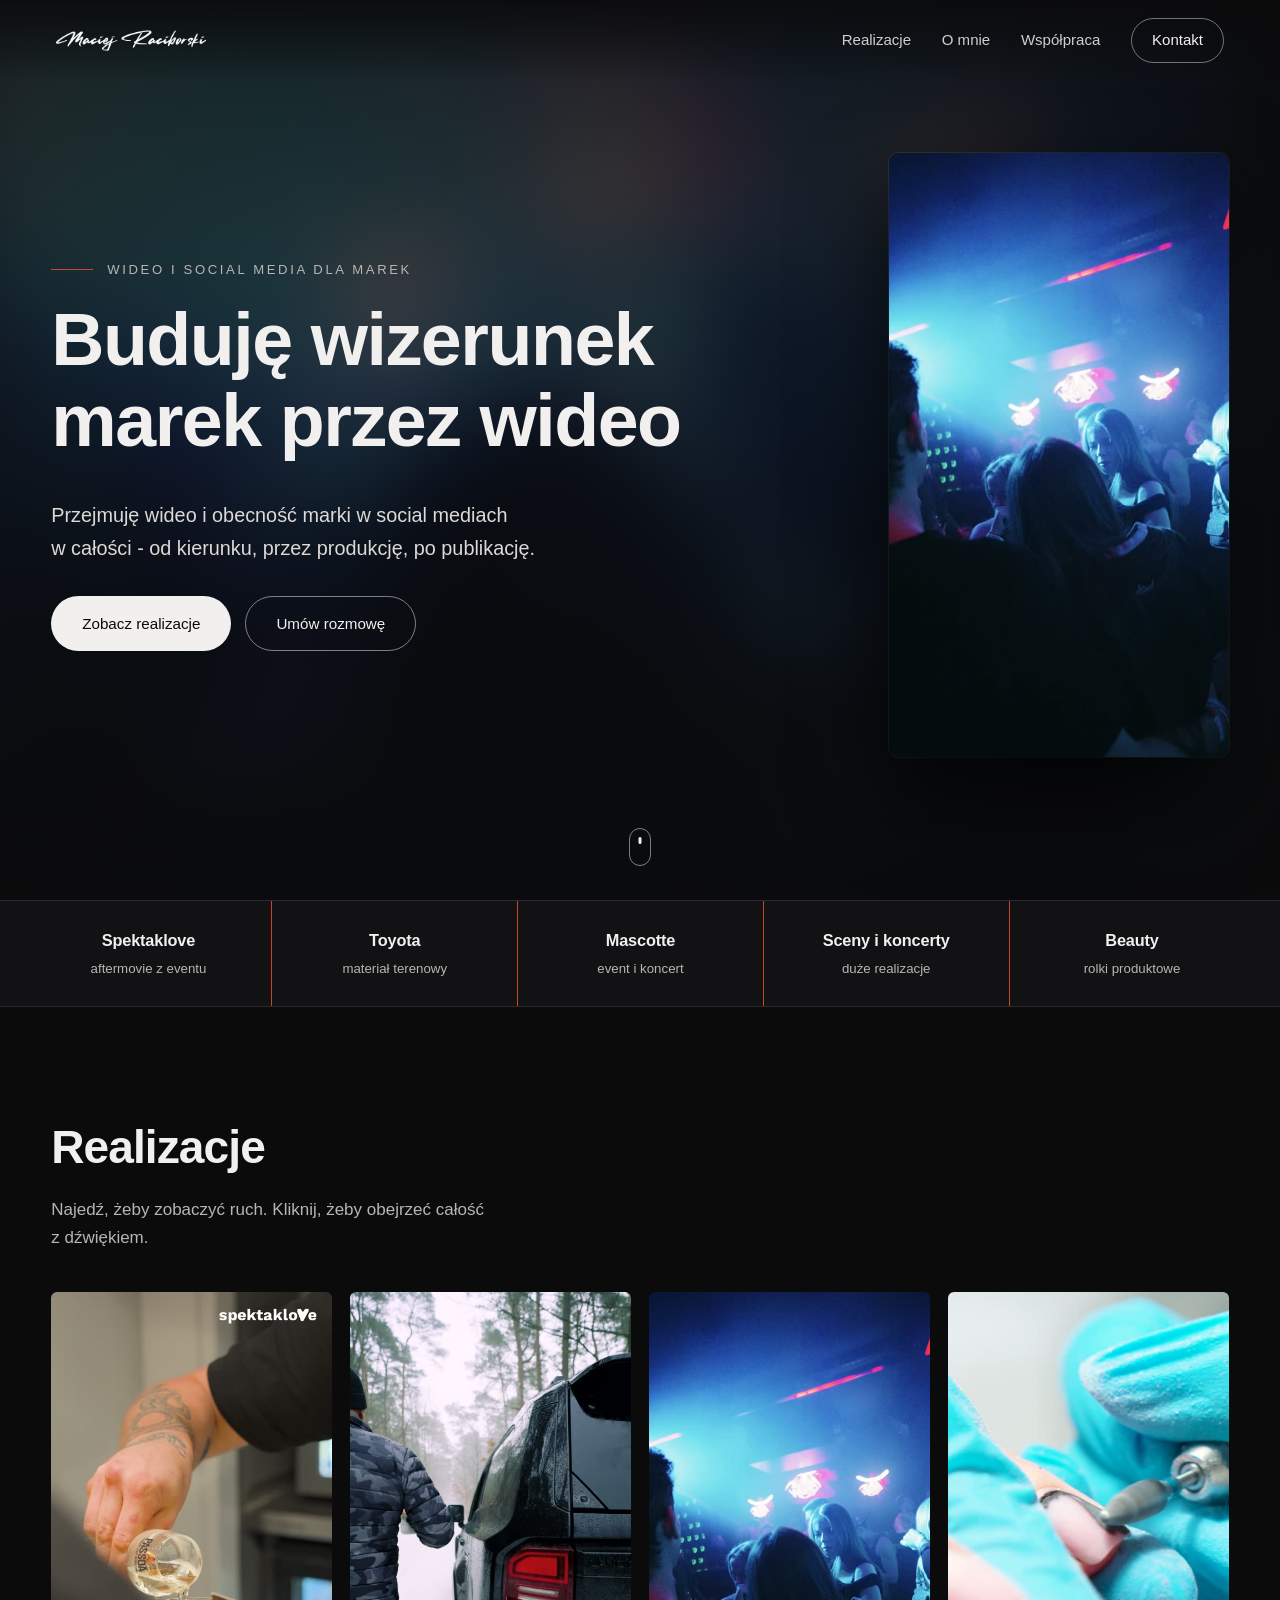
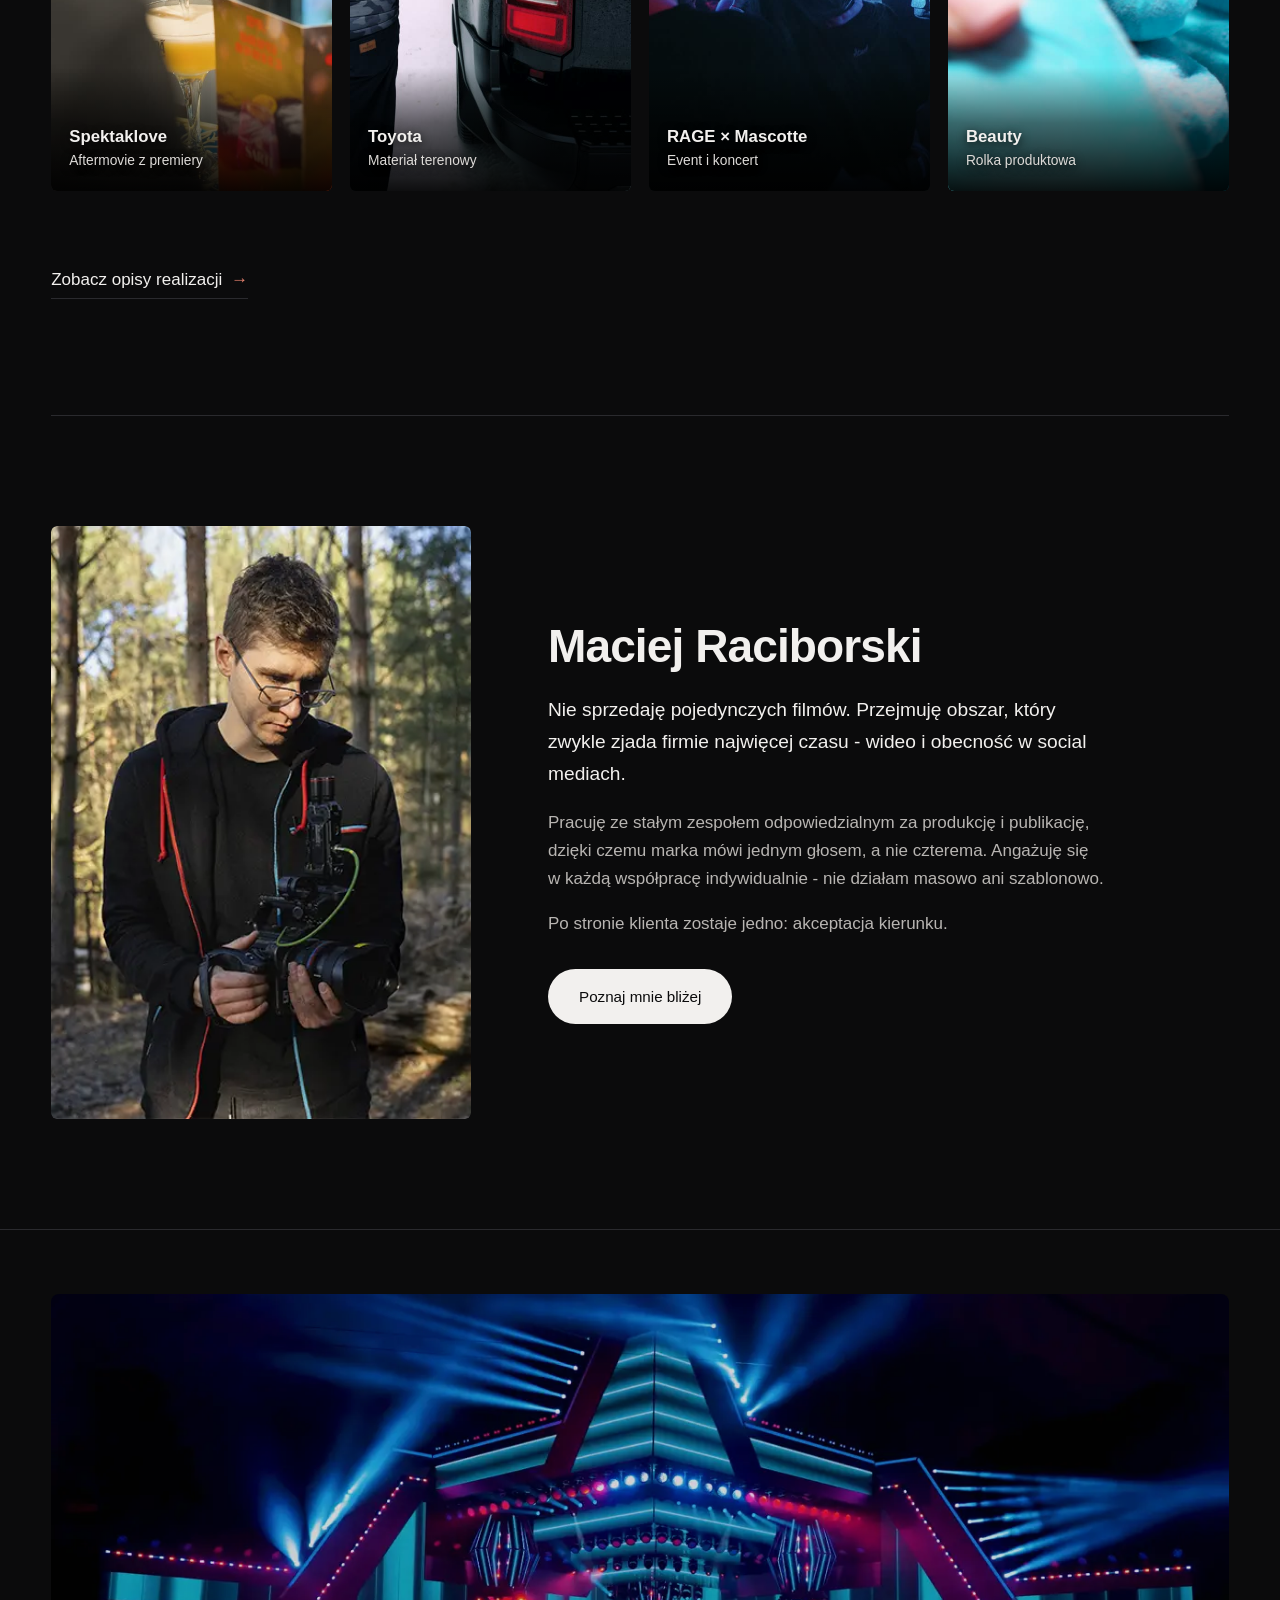
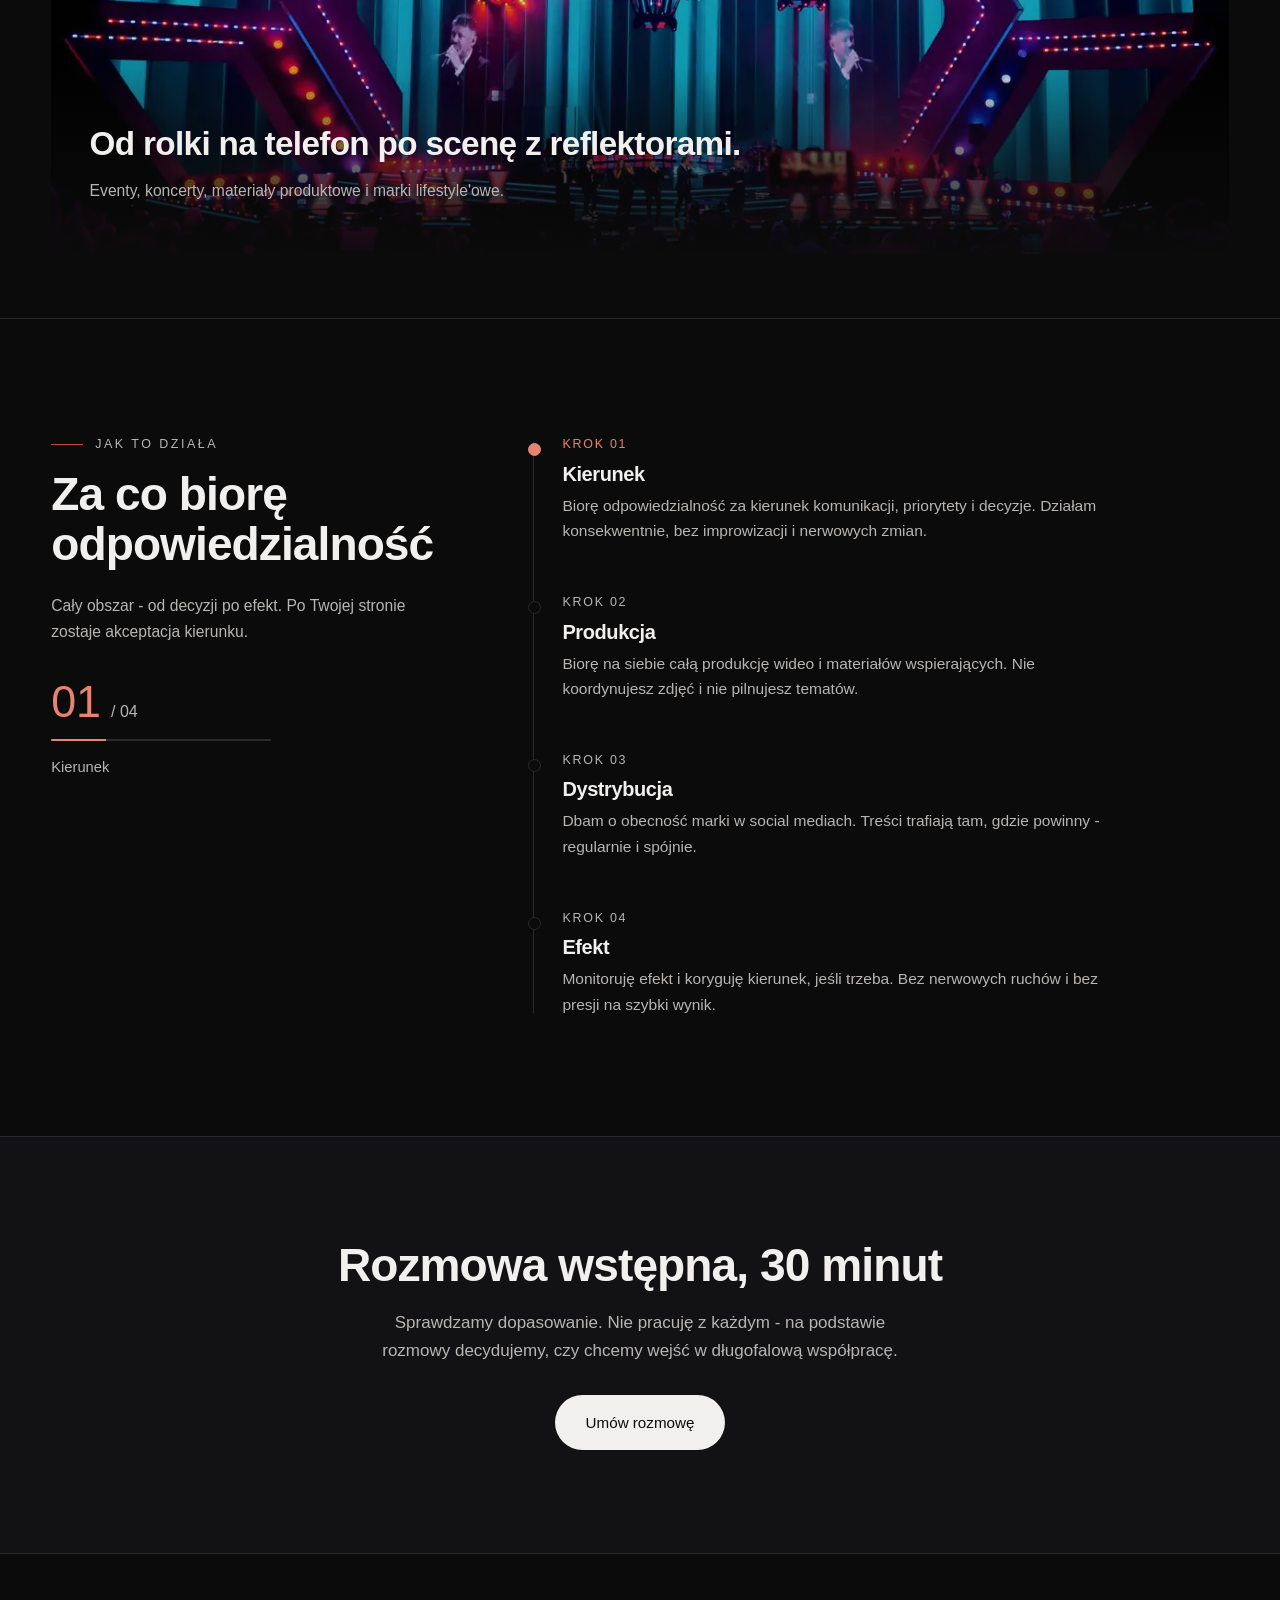
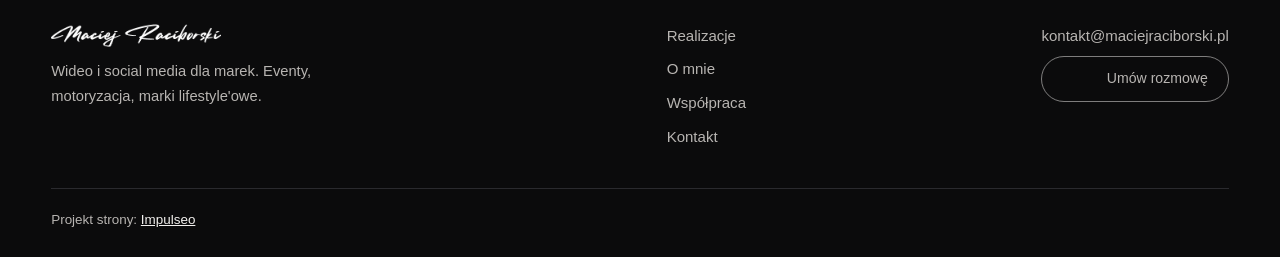
==== index.html @ 955e03e6 "Naprawa: bląd JS zabijal cala interaktywnosc + efektowniejsze wejscie - app.js szukal formularza na " ====
<!DOCTYPE html>
<html lang="pl">
<head>
<meta charset="utf-8">
<meta name="viewport" content="width=device-width, initial-scale=1">
<title>Maciej Raciborski - wideo i social media dla marek</title>
<meta name="description" content="Produkcja wideo i prowadzenie social mediów dla marek. Realizacje dla eventów, motoryzacji i marek lifestyle'owych.">
<meta property="og:title" content="Maciej Raciborski - wideo i social media dla marek">
<meta property="og:description" content="Produkcja wideo i prowadzenie social mediów dla marek. Realizacje dla eventów, motoryzacji i marek lifestyle'owych.">
<meta property="og:image" content="media/aftermovie_poster.jpg">
<meta property="og:type" content="website">
<link rel="stylesheet" href="app.css?v=10">
<link rel="stylesheet" href="wejscie.css?v=10">
<script type="application/ld+json">
{
  "@context": "https://schema.org",
  "@type": "ProfessionalService",
  "name": "Maciej Raciborski",
  "description": "Produkcja wideo i prowadzenie social mediów dla marek.",
  "url": "https://maciejraciborski.pl/",
  "email": "kontakt@maciejraciborski.pl",
  "areaServed": "PL",
  "serviceType": ["Produkcja wideo", "Prowadzenie social mediów", "Materiały reklamowe"]
}
</script>
<script src="wejscie.js?v=10"></script>
</head>
<body>

<a class="skip" href="#tresc">Przejdź do treści</a>

<header class="nav" id="gora">
  <a class="nav__logo" href="index.html" aria-label="Strona główna"><img src="media/logo.webp" alt="Maciej Raciborski" width="415" height="58"></a>
  <button class="nav__burger" aria-label="Menu" aria-expanded="false"><span></span><span></span></button>
  <nav class="nav__links" aria-label="Menu główne">
    <a href="realizacje/">Realizacje</a>
    <a href="o-mnie/">O mnie</a>
    <a href="wspolpraca/">Współpraca</a>
    <a href="kontakt/" class="nav__cta">Kontakt</a>
  </nav>
</header>

<main id="tresc">

  <!-- HERO -->
  <section class="hero">
    <video class="hero__ambient" src="media/rich_amiri_mascotte_v2_loop.mp4" poster="media/rich_amiri_mascotte_v2_poster.jpg"
           autoplay muted loop playsinline preload="auto" aria-hidden="true"></video>
    <div class="hero__mask"></div>

    <div class="hero__in">
      <div class="hero__tekst">
        <p class="hero__nad">Wideo i social media dla marek</p>
        <h1>Buduję wizerunek marek przez wideo</h1>
        <p class="hero__sub">Przejmuję wideo i obecność marki w social mediach w całości - od kierunku, przez produkcję, po publikację.</p>
        <div class="hero__akcje">
          <a class="btn btn--pelny" href="realizacje/">Zobacz realizacje</a>
          <a class="btn btn--pusty" href="kontakt/">Umów rozmowę</a>
        </div>
      </div>

      <div class="hero__ekran">
        <video class="hero__pion" src="media/rich_amiri_mascotte_v2_loop.mp4" poster="media/rich_amiri_mascotte_v2_poster.jpg"
               autoplay muted loop playsinline aria-label="Fragment realizacji: event RAGE i Mascotte"></video>
      </div>
    </div>

    <a class="hero__strzalka" href="#realizacje" aria-label="Przewiń do realizacji"></a>
  </section>

  <!-- PASEK DOWODU -->
  <section class="dowod" aria-label="Wybrane realizacje i marki">
    <div class="dowod__in">
      <div class="dowod__poz"><span class="dowod__k">Spektaklove</span><span class="dowod__v">aftermovie z eventu</span></div>
      <div class="dowod__poz"><span class="dowod__k">Toyota</span><span class="dowod__v">materiał terenowy</span></div>
      <div class="dowod__poz"><span class="dowod__k">Mascotte</span><span class="dowod__v">event i koncert</span></div>
      <div class="dowod__poz"><span class="dowod__k">Sceny i koncerty</span><span class="dowod__v">duże realizacje</span></div>
      <div class="dowod__poz"><span class="dowod__k">Beauty</span><span class="dowod__v">rolki produktowe</span></div>
    </div>
  </section>

  <!-- ŚCIANA REALIZACJI -->
  <section class="realizacje" id="realizacje">
    <div class="sekcja__glowa">
      <h2>Realizacje</h2>
      <p>Najedź, żeby zobaczyć ruch. Kliknij, żeby obejrzeć całość z dźwiękiem.</p>
    </div>

    <div class="sciana">
      <button class="kafel" data-full="media/aftermovie_full.mp4" data-tytul="Spektaklove - aftermovie z premiery">
        <video class="kafel__v" src="media/aftermovie_loop.mp4" poster="media/aftermovie_poster.jpg" muted loop playsinline preload="none"></video>
        <span class="kafel__opis"><span class="kafel__t">Spektaklove</span><span class="kafel__p">Aftermovie z premiery</span></span>
      </button>
      <button class="kafel" data-full="media/szyon_toyota_waw_v2_full.mp4" data-tytul="Toyota - materiał terenowy">
        <video class="kafel__v" src="media/szyon_toyota_waw_v2_loop.mp4" poster="media/szyon_toyota_waw_v2_poster.jpg" muted loop playsinline preload="none"></video>
        <span class="kafel__opis"><span class="kafel__t">Toyota</span><span class="kafel__p">Materiał terenowy</span></span>
      </button>
      <button class="kafel" data-full="media/rich_amiri_mascotte_v2_full.mp4" data-tytul="RAGE × Mascotte - event i koncert">
        <video class="kafel__v" src="media/rich_amiri_mascotte_v2_loop.mp4" poster="media/rich_amiri_mascotte_v2_poster.jpg" muted loop playsinline preload="none"></video>
        <span class="kafel__opis"><span class="kafel__t">RAGE × Mascotte</span><span class="kafel__p">Event i koncert</span></span>
      </button>
      <button class="kafel" data-full="media/Manicure-reels1_full.mp4" data-tytul="Beauty - rolka produktowa">
        <video class="kafel__v" src="media/Manicure-reels1_loop.mp4" poster="media/Manicure-reels1_poster.jpg" muted loop playsinline preload="none"></video>
        <span class="kafel__opis"><span class="kafel__t">Beauty</span><span class="kafel__p">Rolka produktowa</span></span>
      </button>
    </div>
    <p class="sciana__wiecej"><a class="link-strzalka" href="realizacje/">Zobacz opisy realizacji</a></p>
  </section>

  <!-- O MNIE -->
  <section class="omnie" id="omnie">
    <div class="omnie__foto">
      <img src="media/omnie.webp" alt="Maciej Raciborski z kamerą podczas zdjęć w plenerze" width="390" height="551">
    </div>
    <div class="omnie__tekst">
      <h2>Maciej Raciborski</h2>
      <p class="lead">Nie sprzedaję pojedynczych filmów. Przejmuję obszar, który zwykle zjada firmie najwięcej czasu - wideo i obecność w social mediach.</p>
      <p>Pracuję ze stałym zespołem odpowiedzialnym za produkcję i publikację, dzięki czemu marka mówi jednym głosem, a nie czterema. Angażuję się w każdą współpracę indywidualnie - nie działam masowo ani szablonowo.</p>
      <p>Po stronie klienta zostaje jedno: akceptacja kierunku.</p>
      <a class="btn btn--pelny" href="o-mnie/">Poznaj mnie bliżej</a>
    </div>
  </section>

  <!-- PAS ZE SCENĄ -->
  <section class="pas stopklatka" aria-label="Realizacje sceniczne">
    <img src="media/polsat.webp" alt="Duża scena koncertowa w świetle reflektorów podczas realizacji" width="1280" height="720">
    <div class="pas__tekst">
      <p class="pas__haslo">Od rolki na telefon po scenę z reflektorami.</p>
      <p class="pas__opis">Eventy, koncerty, materiały produktowe i marki lifestyle'owe.</p>
    </div>
  </section>

  <!-- OŚ PROCESU -->
  <section class="proces proces-os os-mech" id="zakres">
    <div class="proces__in">
      <div class="proces__bok">
        <p class="proces__nad">Jak to działa</p>
        <h2>Za co biorę odpowiedzialność</h2>
        <p class="proces__opis">Cały obszar - od decyzji po efekt. Po Twojej stronie zostaje akceptacja kierunku.</p>
        <div class="proces__licznik">
          <span class="proces__teraz">01</span><span class="proces__ile">/ 04</span>
        </div>
        <div class="proces__pasek"><i></i></div>
        <p class="proces__krok">Kierunek</p>
      </div>

      <ol class="proces__lista" data-os-steps>
        <li>
          <span class="proces__nr">Krok 01</span>
          <h3>Kierunek</h3>
          <p>Biorę odpowiedzialność za kierunek komunikacji, priorytety i decyzje. Działam konsekwentnie, bez improwizacji i nerwowych zmian.</p>
        </li>
        <li>
          <span class="proces__nr">Krok 02</span>
          <h3>Produkcja</h3>
          <p>Biorę na siebie całą produkcję wideo i materiałów wspierających. Nie koordynujesz zdjęć i nie pilnujesz tematów.</p>
        </li>
        <li>
          <span class="proces__nr">Krok 03</span>
          <h3>Dystrybucja</h3>
          <p>Dbam o obecność marki w social mediach. Treści trafiają tam, gdzie powinny - regularnie i spójnie.</p>
        </li>
        <li>
          <span class="proces__nr">Krok 04</span>
          <h3>Efekt</h3>
          <p>Monitoruję efekt i koryguję kierunek, jeśli trzeba. Bez nerwowych ruchów i bez presji na szybki wynik.</p>
        </li>
      </ol>
    </div>
  </section>

  <!-- CTA -->
  <section class="cta">
    <div class="cta__in">
      <h2>Rozmowa wstępna, 30 minut</h2>
      <p>Sprawdzamy dopasowanie. Nie pracuję z każdym - na podstawie rozmowy decydujemy, czy chcemy wejść w długofalową współpracę.</p>
      <a class="btn btn--pelny" href="kontakt/">Umów rozmowę</a>
    </div>
  </section>

</main>

<footer class="stopka">
  <div class="stopka__in">
    <div class="stopka__marka">
      <img src="media/logo.webp" alt="Maciej Raciborski" width="415" height="58" class="stopka__logo">
      <p class="stopka__opis">Wideo i social media dla marek. Eventy, motoryzacja, marki lifestyle'owe.</p>
    </div>
    <nav class="stopka__menu" aria-label="Stopka">
      <a href="realizacje/">Realizacje</a>
      <a href="o-mnie/">O mnie</a>
      <a href="wspolpraca/">Współpraca</a>
      <a href="kontakt/">Kontakt</a>
    </nav>
    <div class="stopka__kontakt">
      <a href="mailto:kontakt@maciejraciborski.pl">kontakt@maciejraciborski.pl</a>
      <a href="kontakt/" class="btn btn--pusty btn--maly">Umów rozmowę</a>
    </div>
  </div>
  <p class="stopka__podpis">Projekt strony: <a href="https://impulseo.pl" rel="noopener" target="_blank">Impulseo</a></p>
</footer>

<div class="pasek-mob" aria-label="Szybki kontakt">
  <a href="realizacje/">Realizacje</a>
  <a href="kontakt/" class="pasek-mob--akcent">Umów rozmowę</a>
</div>

<script src="app.js?v=10"></script>
</body>
</html>
---- app.css ----
/* Maciej Raciborski — demo Impulseo. Czysty kod, bez WordPressa. */

:root{
  --tlo:#0b0b0c;
  --tlo-2:#121214;
  --tekst:#f2f0ee;
  --tekst-cichy:#b8b5b2;
  --linia:#2a2a2e;
  --akcent:#c8452f;
  --img-dur:1.4s;
  --img-ease:cubic-bezier(.16,.84,.44,1);
  --max:1280px;
}

*{box-sizing:border-box}
html{scroll-behavior:smooth}
body{
  margin:0; background:var(--tlo); color:var(--tekst);
  font:400 17px/1.65 -apple-system,BlinkMacSystemFont,"Segoe UI",Inter,Helvetica,Arial,sans-serif;
  -webkit-font-smoothing:antialiased;
}
img,video{max-width:100%; display:block}
a{color:inherit}
h1,h2,h3{margin:0 0 .5em; line-height:1.1; letter-spacing:-.02em; font-weight:600}
h1{font-size:clamp(2.4rem,6vw,4.6rem)}
h2{font-size:clamp(1.9rem,3.6vw,3rem)}
h3{font-size:1.25rem}
p{margin:0 0 1em}

.skip{position:absolute;left:-9999px}
.skip:focus{left:12px;top:12px;background:#fff;color:#000;padding:10px 16px;z-index:100;border-radius:6px}
:focus-visible{outline:2px solid var(--akcent); outline-offset:3px}

/* ---------- NAWIGACJA ---------- */
.nav{
  position:fixed; inset:0 0 auto 0; z-index:50;
  display:flex; align-items:center; justify-content:space-between; gap:24px;
  padding:18px clamp(20px,5vw,56px);
  background:linear-gradient(to bottom,rgba(11,11,12,.92),rgba(11,11,12,0));
  transition:background .3s ease, padding .3s ease;
}
.nav--przyklejona{background:rgba(11,11,12,.96); padding-top:12px; padding-bottom:12px; border-bottom:1px solid var(--linia)}
.nav__logo img{width:150px;height:auto}
.nav__links{display:flex; align-items:center; gap:clamp(14px,2.4vw,34px); font-size:.94rem}
.nav__links a{text-decoration:none; opacity:.85; transition:opacity .2s}
.nav__links a:hover{opacity:1}
.nav__cta{border:1px solid rgba(242,240,238,.45); padding:9px 20px; border-radius:999px; opacity:1!important}
.nav__cta:hover{background:var(--tekst); color:var(--tlo); border-color:var(--tekst)}

/* ---------- HERO ---------- */
.hero{position:relative; min-height:100svh; display:grid; align-items:center; overflow:hidden}
.hero__ambient{
  position:absolute; inset:-8%; width:116%; height:116%; object-fit:cover;
  filter:blur(38px) saturate(1.15) brightness(.55); transform:scale(1.1);
}
.hero__mask{position:absolute; inset:0; background:
  radial-gradient(120% 90% at 30% 40%,rgba(11,11,12,.55) 0%,rgba(11,11,12,.88) 60%,rgba(11,11,12,.97) 100%)}
.hero__in{
  position:relative; width:min(92%,var(--max)); margin:0 auto;
  padding:130px 0 120px; display:grid; grid-template-columns:minmax(0,1fr) minmax(0,340px);
  gap:clamp(36px,6vw,80px); align-items:center;
}
.hero__nad{
  font-size:.82rem; letter-spacing:.2em; text-transform:uppercase; color:var(--tekst-cichy);
  margin:0 0 20px; display:flex; align-items:center; gap:14px;
}
.hero__nad::before{content:""; width:42px; height:1.5px; background:var(--akcent)}
.hero__sub{font-size:clamp(1.05rem,1.6vw,1.24rem); color:#ddd9d6; max-width:46ch; margin:0 0 2rem}
.hero__akcje{display:flex; gap:14px; flex-wrap:wrap}
.hero__ekran{
  aspect-ratio:9/16; border-radius:10px; overflow:hidden; background:#000;
  box-shadow:0 40px 90px rgba(0,0,0,.75), 0 0 0 1px rgba(255,255,255,.08);
}
.hero__pion{width:100%; height:100%; object-fit:cover}
.hero__strzalka{
  position:absolute; bottom:34px; left:50%; transform:translateX(-50%);
  width:22px; height:38px; border:1.5px solid rgba(242,240,238,.5); border-radius:12px;
}
.hero__strzalka::after{
  content:""; position:absolute; left:50%; top:8px; width:3px; height:7px; border-radius:2px;
  background:var(--tekst); transform:translateX(-50%); animation:mysz 2s ease-in-out infinite;
}
@keyframes mysz{0%,100%{opacity:.25}50%{opacity:1}}

.btn{
  display:inline-block; text-decoration:none; font-size:.95rem; font-weight:500;
  padding:14px 30px; border-radius:999px; transition:all .25s ease; border:1px solid transparent; cursor:pointer;
}
.btn--pelny{background:var(--tekst); color:var(--tlo)}
.btn--pelny:hover{background:var(--akcent); color:#fff}
.btn--pusty{border-color:rgba(242,240,238,.5); color:var(--tekst)}
.btn--pusty:hover{background:rgba(242,240,238,.12)}
.btn--szeroki{width:100%; font-size:1rem}

/* ---------- PASEK DOWODU ---------- */
.dowod{border-top:1px solid var(--linia); border-bottom:1px solid var(--linia); background:var(--tlo-2)}
.dowod__in{
  width:min(96%,1440px); margin:0 auto; display:grid; grid-template-columns:repeat(5,1fr);
  align-items:stretch; text-align:center;
}
.dowod__poz{padding:26px 14px; display:flex; flex-direction:column; justify-content:center; gap:4px}
.dowod__poz + .dowod__poz{border-left:1px solid var(--akcent)}
.dowod__k{font-size:1.02rem; font-weight:600; letter-spacing:-.01em}
.dowod__v{font-size:.83rem; color:var(--tekst-cichy)}

/* ---------- SEKCJE ---------- */
section[id]{scroll-margin-top:86px}
.sekcja__glowa{width:min(92%,var(--max)); margin:0 auto; padding:clamp(70px,9vw,120px) 0 40px}
.sekcja__glowa p{color:var(--tekst-cichy); max-width:min(100%,520px); margin:0}

/* ŚCIANA REALIZACJI */
.sciana{
  width:min(92%,var(--max)); margin:0 auto clamp(70px,9vw,120px);
  display:grid; grid-template-columns:repeat(4,1fr); gap:18px;
}
.kafel{
  position:relative; border:0; padding:0; margin:0; background:#000; cursor:pointer;
  aspect-ratio:9/16; overflow:hidden; border-radius:6px; display:block; text-align:left;
  color:var(--tekst); font:inherit;
}
.kafel__v{
  width:100%; height:100%; object-fit:cover;
  transition:transform var(--img-dur) var(--img-ease), filter var(--img-dur) var(--img-ease);
}
.kafel:hover .kafel__v,.kafel:focus-visible .kafel__v{transform:scale(1.05); filter:brightness(1.06)}
.kafel__opis{
  position:absolute; inset:auto 0 0 0; padding:56px 18px 18px; display:block;
  background:linear-gradient(to top,rgba(0,0,0,.92) 0%,rgba(0,0,0,.55) 55%,rgba(0,0,0,0) 100%);
}
.kafel__t{display:block; font-weight:600; font-size:1.05rem; text-shadow:0 2px 10px rgba(0,0,0,.9)}
.kafel__p{display:block; font-size:.86rem; color:#dedbd8; text-shadow:0 2px 10px rgba(0,0,0,.9)}
.kafel::after{
  content:"▶"; position:absolute; top:50%; left:50%; transform:translate(-50%,-50%) scale(.9);
  width:58px; height:58px; display:grid; place-items:center; border-radius:50%;
  background:rgba(0,0,0,.45); border:1.5px solid rgba(255,255,255,.7); font-size:.8rem;
  opacity:0; transition:opacity .3s ease, transform .3s ease; backdrop-filter:blur(3px);
}
.kafel:hover::after,.kafel:focus-visible::after{opacity:1; transform:translate(-50%,-50%) scale(1)}

/* O MNIE */
.omnie{
  width:min(92%,var(--max)); margin:0 auto; padding:clamp(70px,9vw,110px) 0;
  display:grid; grid-template-columns:minmax(0,420px) minmax(0,1fr); gap:clamp(32px,6vw,80px); align-items:center;
  border-top:1px solid var(--linia);
}
.omnie__foto img{width:100%; height:auto; border-radius:6px; transition:transform var(--img-dur) var(--img-ease)}
.omnie__foto{overflow:hidden; border-radius:6px}
.omnie__foto:hover img{transform:scale(1.05)}
.omnie__tekst .lead{font-size:1.2rem; color:var(--tekst); max-width:min(100%,540px)}
.omnie__tekst p{color:var(--tekst-cichy); max-width:min(100%,560px)}
.omnie__tekst .btn{margin-top:14px}

/* PAS ZE SCENĄ */
.pas{position:relative; border-top:1px solid var(--linia); padding:clamp(40px,5vw,70px) 0}
.pas > img,.pas__tekst{width:min(92%,1180px); margin-inline:auto}
.pas{overflow:hidden}
.pas img{
  display:block; height:auto; aspect-ratio:16/9; max-height:560px; object-fit:cover;
  object-position:center 34%; opacity:.85; border-radius:8px;
  transition:transform var(--img-dur) var(--img-ease);
}
.pas:hover img{transform:scale(1.05)}
.pas__tekst{
  position:absolute; inset:auto 0 clamp(40px,5vw,70px) 0; padding:clamp(28px,5vw,50px) clamp(24px,3vw,44px);
  background:linear-gradient(to top,rgba(11,11,12,.94),rgba(11,11,12,0));
}
.pas__haslo{
  margin:0; font-size:clamp(1.3rem,2.6vw,2.1rem);
  font-weight:600; letter-spacing:-.02em;
}
.pas__opis{margin:6px 0 0; color:var(--tekst-cichy); font-size:.98rem}

/* ZAKRES */
.zakres{border-top:1px solid var(--linia)}
.zakres__siatka{
  width:min(92%,var(--max)); margin:0 auto clamp(70px,9vw,120px);
  display:grid; grid-template-columns:repeat(4,1fr); gap:1px; background:var(--linia);
}
.karta{background:var(--tlo); padding:34px 26px 40px}
.karta__nr{display:block; color:#e8836f; font-size:.8rem; letter-spacing:.16em; margin-bottom:18px}
.karta p{color:var(--tekst-cichy); font-size:.96rem; margin:0}

/* KONTAKT */
.kontakt{background:var(--tlo-2); border-top:1px solid var(--linia)}
.kontakt__in{
  width:min(92%,var(--max)); margin:0 auto; padding:clamp(70px,9vw,110px) 0;
  display:grid; grid-template-columns:minmax(0,1fr) minmax(0,460px); gap:clamp(36px,6vw,80px); align-items:start;
}
.kontakt__lewa p{color:var(--tekst-cichy); max-width:min(100%,545px)}
.kontakt__lista{list-style:none; padding:0; margin:26px 0; display:grid; gap:12px}
.kontakt__lista li{padding-left:22px; position:relative; color:var(--tekst); font-size:.98rem}
.kontakt__lista li::before{content:""; position:absolute; left:0; top:.62em; width:9px; height:1.5px; background:var(--akcent)}
.kontakt__bezpo{font-size:.95rem}
.kontakt__bezpo a{color:var(--tekst); text-underline-offset:3px}

.formularz{display:grid; gap:16px; background:var(--tlo); padding:30px; border:1px solid var(--linia); border-radius:8px}
.formularz label{display:grid; gap:7px; font-size:.88rem; color:var(--tekst-cichy)}
.formularz input,.formularz textarea{
  font:inherit; font-size:.97rem; color:var(--tekst); background:var(--tlo-2);
  border:1px solid var(--linia); border-radius:6px; padding:13px 14px; width:100%; resize:vertical;
}
.formularz input:focus,.formularz textarea:focus{border-color:var(--akcent); outline:none}
.formularz__info{margin:0; font-size:.9rem; min-height:1.2em}
.formularz__info--ok{color:#7fc99a}
.formularz__info--blad{color:#e08a7c}

/* STOPKA */
.stopka{border-top:1px solid var(--linia); padding:clamp(46px,6vw,70px) 0 26px}
.stopka__in{
  width:min(92%,var(--max)); margin:0 auto; display:flex; justify-content:space-between;
  gap:32px; flex-wrap:wrap; align-items:flex-start;
}
.stopka__logo{width:170px;height:auto}
.stopka__opis{color:var(--tekst-cichy); font-size:.92rem; margin:12px 0 0}
.stopka__kontakt{display:grid; gap:8px; font-size:.94rem; text-align:right}
.stopka__kontakt a{text-decoration:none; color:var(--tekst-cichy); transition:color .2s}
.stopka__kontakt a:hover{color:var(--tekst)}
.stopka__social{display:flex; gap:16px; justify-content:flex-end; margin-top:6px}
.stopka__podpis{
  width:min(92%,var(--max)); margin:38px auto 0; padding-top:20px; border-top:1px solid var(--linia);
  font-size:.84rem; color:var(--tekst-cichy);
}
.stopka__podpis a{color:var(--tekst)}

/* LIGHTBOX */
.lightbox{position:fixed; inset:0; z-index:200; background:rgba(0,0,0,.93); display:grid; place-items:center; padding:24px}
.lightbox[hidden]{display:none}
.lightbox__ramka{margin:0; display:grid; gap:12px; justify-items:center; max-width:min(94vw,520px)}
.lightbox__ramka video{
  width:100%; aspect-ratio:9/16; max-height:82vh; object-fit:contain;
  border-radius:8px; background:#000;
}
.lightbox__ramka figcaption{font-size:.92rem; color:var(--tekst-cichy)}
.lightbox__zamknij{
  position:absolute; top:22px; right:26px; width:46px; height:46px; border-radius:50%;
  background:rgba(255,255,255,.1); border:1px solid rgba(255,255,255,.3); color:#fff;
  font-size:1.7rem; line-height:1; cursor:pointer;
}
.lightbox__zamknij:hover{background:rgba(255,255,255,.2)}

/* ---------- RESPONSYWNOŚĆ ---------- */
@media (max-width:1000px){
  .sciana{grid-template-columns:repeat(2,1fr)}
  .zakres__siatka{grid-template-columns:repeat(2,1fr)}
  .omnie{grid-template-columns:1fr; max-width:620px}
  .kontakt__in{grid-template-columns:1fr}
  .dowod__in{grid-template-columns:repeat(3,1fr)}
  .dowod__poz:nth-child(3n+1){border-left:0}
  .dowod__poz:nth-child(n+4){border-top:1px solid var(--linia)}
}
@media (max-width:900px){
  .hero__in{grid-template-columns:1fr; padding-top:110px; padding-bottom:90px}
  .hero__ekran{max-width:280px; margin:0 auto}
}
@media (max-width:640px){
  body{font-size:16px}
  .hero__ekran{max-width:230px}
  .hero__nad{font-size:.74rem}
  .nav{padding:14px 20px}
  .nav__logo img{width:118px}
  .nav__links{gap:12px; font-size:.86rem}
  .nav__links a:not(.nav__cta){display:none}
  .sciana{grid-template-columns:1fr; gap:14px; max-width:420px}
  .zakres__siatka{grid-template-columns:1fr}
  .dowod__in{grid-template-columns:repeat(2,1fr)}
  .dowod__poz:nth-child(2n+1){border-left:0}
  .dowod__poz:nth-child(n+3){border-top:1px solid var(--linia)}
  .stopka__in{flex-direction:column}
  .stopka__kontakt{text-align:left}
  .stopka__social{justify-content:flex-start}
  .formularz{padding:22px}
}

@media (prefers-reduced-motion:reduce){
  *{animation:none!important; transition:none!important; scroll-behavior:auto!important}
}

/* PASEK KONTAKTU NA TELEFONIE */
.pasek-mob{display:none}
@media (max-width:768px){
  .pasek-mob{
    position:fixed; left:0; right:0; bottom:0; z-index:60; display:grid; grid-template-columns:1fr 1fr;
    gap:1px; background:var(--linia); border-top:1px solid var(--linia);
    padding-bottom:env(safe-area-inset-bottom);
  }
  .pasek-mob a{
    background:var(--tlo); text-align:center; padding:15px 8px; text-decoration:none;
    font-size:.95rem; font-weight:500;
  }
  .pasek-mob--akcent{background:var(--akcent); color:#fff}
  body{padding-bottom:56px}
}

/* ============================================================
   OŚ PROCESU — wzorzec z naszych dem (sticky bok + licznik + pasek
   postępu; kroki zapalają się przy przewijaniu).
   Bezpiecznik: stan „zgaszony" nadaje WYŁĄCZNIE skrypt (klasa .os-on
   na <html>) — bez JS wszystkie kroki są normalnie widoczne.
   ============================================================ */
.proces{border-top:1px solid var(--linia)}
.proces__in{
  width:min(92%,var(--max)); margin:0 auto; padding:clamp(70px,9vw,120px) 0;
  display:grid; grid-template-columns:34% 1fr; gap:clamp(32px,6vw,80px); align-items:start;
}
.proces__bok{position:sticky; top:120px}
.proces__nad{
  font-size:.78rem; letter-spacing:.2em; text-transform:uppercase; color:var(--tekst-cichy);
  margin:0 0 14px; display:flex; align-items:center; gap:12px;
}
.proces__nad::before{content:""; width:32px; height:1.5px; background:var(--akcent)}
.proces__opis{color:var(--tekst-cichy); max-width:min(100%,380px); font-size:.98rem}
.proces__licznik{display:flex; align-items:baseline; gap:10px; margin-top:34px}
.proces__teraz{font-size:2.8rem; line-height:1; color:#e8836f; font-variant-numeric:tabular-nums}
.proces__ile{font-size:1rem; color:var(--tekst-cichy); font-variant-numeric:tabular-nums}
.proces__pasek{height:2px; background:var(--linia); border-radius:2px; overflow:hidden; max-width:220px; margin-top:14px}
.proces__pasek > i{display:block; height:100%; width:25%; background:#e8836f; transition:width .45s var(--img-ease)}
.proces__krok{color:var(--tekst-cichy); font-size:.92rem; margin:14px 0 0; min-height:1.4em}

.proces__lista{
  list-style:none; margin:0; padding:0 0 0 34px; position:relative;
  display:flex; flex-direction:column; gap:clamp(26px,4vw,44px);
}
.proces__lista::before{
  content:""; position:absolute; left:5px; top:8px; bottom:8px; width:1px; background:var(--linia);
}
.proces__lista > li{position:relative; padding-bottom:4px}
.proces__lista > li::before{
  content:""; position:absolute; left:-34px; top:9px; width:11px; height:11px; border-radius:50%;
  background:var(--tlo); border:1.5px solid var(--linia); transition:border-color .4s ease, background .4s ease;
}
.proces__lista > li h3{margin:0 0 8px}
.proces__lista > li p{color:var(--tekst-cichy); font-size:.97rem; margin:0; max-width:min(100%,560px)}
.proces__nr{
  display:block; font-size:.78rem; letter-spacing:.14em; text-transform:uppercase;
  color:var(--tekst-cichy); margin-bottom:8px;
}

/* stany zapalania — TYLKO gdy skrypt wstał */
.os-on .proces__lista > li{opacity:.32; transform:translateY(6px); transition:opacity .5s ease, transform .5s ease}
.os-on .proces__lista > li.os-teraz,
.os-on .proces__lista > li.os-bylo{opacity:1; transform:none}
.os-on .proces__lista > li.os-teraz::before{background:#e8836f; border-color:#e8836f}
.os-on .proces__lista > li.os-bylo::before{border-color:#e8836f}
.os-on .proces__lista > li.os-teraz .proces__nr{color:#e8836f}

@media (max-width:900px){
  .proces__in{grid-template-columns:1fr; gap:34px}
  .proces__bok{position:static}
  .proces__licznik,.proces__pasek,.proces__krok{display:none}
}

/* ============================================================
   PODSTRONY
   ============================================================ */
.podtytul{border-bottom:1px solid var(--linia); background:var(--tlo-2)}
.podtytul__in{width:min(92%,var(--max)); margin:0 auto; padding:clamp(130px,14vw,190px) 0 clamp(50px,6vw,80px)}
.podtytul__nad{
  font-size:.78rem; letter-spacing:.2em; text-transform:uppercase; color:var(--tekst-cichy);
  margin:0 0 16px; display:flex; align-items:center; gap:12px;
}
.podtytul__nad::before{content:""; width:32px; height:1.5px; background:var(--akcent)}
.podtytul h1{font-size:clamp(2.1rem,4.6vw,3.6rem); margin-bottom:.35em}
.podtytul__opis{color:var(--tekst-cichy); max-width:min(100%,600px); font-size:1.05rem; margin:0}

/* CASE STUDY */
.case{
  width:min(92%,var(--max)); margin:0 auto; padding:clamp(56px,7vw,96px) 0;
  display:grid; grid-template-columns:minmax(0,330px) minmax(0,1fr); gap:clamp(32px,5vw,72px);
  align-items:start; border-bottom:1px solid var(--linia);
}
.case--odwrot{direction:rtl}
.case--odwrot > *{direction:ltr}
.case__ekran{position:sticky; top:110px}
.kafel--case{aspect-ratio:9/16; width:100%}
.case__typ{
  font-size:.78rem; letter-spacing:.16em; text-transform:uppercase; color:#e8836f; margin:0 0 10px;
}
.case__tekst h2{font-size:clamp(1.7rem,3vw,2.4rem); margin-bottom:.7em}
.case__blok{margin-bottom:26px}
.case__blok h3{font-size:.95rem; color:var(--tekst); margin:0 0 7px}
.case__blok p{color:var(--tekst-cichy); margin:0; max-width:min(100%,560px); font-size:.98rem}
.case__lista{list-style:none; padding:0; margin:0; display:grid; gap:9px}
.case__lista li{
  padding-left:22px; position:relative; color:var(--tekst-cichy); font-size:.97rem;
  max-width:min(100%,560px);
}
.case__lista li::before{content:""; position:absolute; left:0; top:.62em; width:9px; height:1.5px; background:var(--akcent)}
.case__efekt{
  margin:0; padding:20px 26px 20px 30px; border-left:2px solid var(--akcent); background:var(--tlo-2);
  color:var(--tekst); font-size:1rem; max-width:min(100%,580px); border-radius:0 6px 6px 0;
}

/* ZASADY (o mnie) */
.zasady{border-top:1px solid var(--linia)}
.zasady__siatka{
  width:min(92%,var(--max)); margin:0 auto clamp(70px,9vw,110px);
  display:grid; grid-template-columns:repeat(2,1fr); gap:1px; background:var(--linia);
}
.zasada{background:var(--tlo); padding:32px 28px 36px}
.zasada h3{margin:0 0 10px}
.zasada p{color:var(--tekst-cichy); font-size:.97rem; margin:0; max-width:min(100%,460px)}
.omnie--pod{border-top:0; padding-top:clamp(56px,7vw,90px)}

/* DWIE KOLUMNY (współpraca) */
.dwie{border-top:1px solid var(--linia); background:var(--tlo-2)}
.dwie__in{
  width:min(92%,var(--max)); margin:0 auto; padding:clamp(60px,8vw,100px) 0;
  display:grid; grid-template-columns:repeat(2,1fr); gap:clamp(32px,5vw,72px);
}
.dwie__kol h2{font-size:clamp(1.5rem,2.6vw,2rem)}
.lista-tak,.lista-nie{list-style:none; padding:0; margin:22px 0 0; display:grid; gap:13px}
.lista-tak li,.lista-nie li{
  padding-left:30px; position:relative; color:var(--tekst-cichy); font-size:.98rem;
  max-width:min(100%,480px);
}
.lista-tak li::before{
  content:""; position:absolute; left:2px; top:.42em; width:12px; height:6px;
  border-left:2px solid #7fc99a; border-bottom:2px solid #7fc99a; transform:rotate(-45deg);
}
.lista-nie li::before{
  content:""; position:absolute; left:4px; top:.55em; width:11px; height:2px;
  background:#e08a7c;
}

/* FAQ */
.faq{border-top:1px solid var(--linia)}
.faq__lista{width:min(92%,var(--max)); margin:0 auto clamp(70px,9vw,110px); display:grid; gap:1px; background:var(--linia)}
.faq__poz{background:var(--tlo); padding:0}
.faq__poz summary{
  cursor:pointer; padding:22px 26px; font-size:1.05rem; font-weight:500; list-style:none;
  display:flex; align-items:center; justify-content:space-between; gap:16px;
}
.faq__poz summary::-webkit-details-marker{display:none}
.faq__poz summary::after{content:"+"; color:#e8836f; font-size:1.4rem; line-height:1; flex:none}
.faq__poz[open] summary::after{content:"–"}
.faq__poz p{margin:0; padding:0 26px 24px; color:var(--tekst-cichy); max-width:min(100%,640px); font-size:.98rem}

/* CTA */
.cta{border-top:1px solid var(--linia); background:var(--tlo-2)}
.cta__in{
  width:min(92%,var(--max)); margin:0 auto; padding:clamp(64px,8vw,110px) 0; text-align:center;
}
.cta__in h2{margin-bottom:.4em}
.cta__in p{color:var(--tekst-cichy); max-width:min(100%,560px); margin:0 auto 30px}

/* drobne */
.link-strzalka{
  display:inline-flex; align-items:center; gap:9px; text-decoration:none; color:var(--tekst);
  border-bottom:1px solid var(--linia); padding-bottom:4px; transition:border-color .25s, gap .25s;
}
.link-strzalka::after{content:"→"; color:#e8836f; transition:transform .25s}
.link-strzalka:hover{border-color:#e8836f}
.link-strzalka:hover::after{transform:translateX(4px)}
.sciana__wiecej{width:min(92%,var(--max)); margin:-40px auto clamp(70px,9vw,120px)}
.btn--maly{padding:10px 20px; font-size:.88rem}
.stopka__marka{max-width:320px}
.stopka__menu{display:grid; gap:9px; font-size:.94rem}
.stopka__menu a{text-decoration:none; color:var(--tekst-cichy); transition:color .2s}
.stopka__menu a:hover{color:var(--tekst)}
.nav__burger{display:none}
[aria-current="page"]{opacity:1; color:#e8836f}

@media (max-width:1000px){
  .case{grid-template-columns:minmax(0,260px) minmax(0,1fr)}
  .zasady__siatka{grid-template-columns:1fr}
  .dwie__in{grid-template-columns:1fr; gap:40px}
}

/* ============================================================
   MENU NA TELEFONIE — pełne, nie okrojone (4 podstrony muszą być dostępne)
   ============================================================ */
@media (max-width:760px){
  .nav__burger{
    display:grid; gap:6px; width:44px; height:44px; place-content:center;
    background:none; border:0; cursor:pointer; padding:0; z-index:2;
  }
  .nav__burger span{
    display:block; width:24px; height:1.5px; background:var(--tekst);
    transition:transform .3s var(--img-ease), opacity .25s ease;
  }
  .nav__burger[aria-expanded="true"] span:first-child{transform:translateY(3.75px) rotate(45deg)}
  .nav__burger[aria-expanded="true"] span:last-child{transform:translateY(-3.75px) rotate(-45deg)}

  .nav__links{
    position:fixed; inset:0; background:rgba(11,11,12,.985);
    flex-direction:column; justify-content:center; align-items:flex-start;
    gap:0; padding:0 32px; font-size:1.6rem;
    opacity:0; pointer-events:none; transition:opacity .3s ease;
  }
  .nav--otwarte .nav__links{opacity:1; pointer-events:auto}
  .nav__links a:not(.nav__cta){display:block; width:100%; padding:18px 0; border-bottom:1px solid var(--linia); opacity:1}
  .nav__links .nav__cta{
    margin-top:28px; font-size:1rem; padding:14px 30px; border-color:var(--akcent);
    background:var(--akcent); color:#fff;
  }
  .nav--otwarte{background:transparent}
}

/* ============================================================
   TELEFON — układy jednokolumnowe. Bez tego case study wychodziło
   poza ekran (zmierzone: 454 px treści przy 390 px ekranu).
   ============================================================ */
@media (max-width:760px){
  .case{
    grid-template-columns:1fr; gap:26px; padding:44px 0;
  }
  .case--odwrot{direction:ltr}
  .case__ekran{position:static; max-width:300px}
  .case__efekt{padding:16px 18px}
  .podtytul__in{padding-top:clamp(110px,26vw,150px)}
  .faq__poz summary{padding:18px 20px; font-size:1rem}
  .faq__poz p{padding:0 20px 20px}
  .zasada{padding:26px 22px 30px}
  .cta__in{padding:56px 0}
  .stopka__in{gap:26px}
  .stopka__marka{max-width:none}
}
/* nic nie ma prawa wystawać poza ekran */
html,body{overflow-x:hidden; max-width:100%}
img,video,iframe{height:auto}

/* pas kadrów pod nagłówkiem podstrony (reguła: zaraz po hero obraz, nie ściana tekstu) */
.taras{border-bottom:1px solid var(--linia)}
.taras__in{
  width:min(92%,var(--max)); margin:0 auto; padding:clamp(34px,4vw,56px) 0;
  display:grid; grid-template-columns:repeat(3,1fr); gap:16px;
}
.taras__kafel{margin:0; position:relative; overflow:hidden; border-radius:6px; aspect-ratio:4/5; background:#000}
.taras__kafel img{width:100%; height:100%; object-fit:cover; transition:transform var(--img-dur) var(--img-ease)}
.taras__kafel:hover img{transform:scale(1.05)}
.taras__kafel figcaption{
  position:absolute; inset:auto 0 0 0; padding:44px 16px 14px;
  background:linear-gradient(to top,rgba(0,0,0,.92) 0%,rgba(0,0,0,.5) 55%,rgba(0,0,0,0) 100%);
}
.taras__t{display:block; font-weight:600; font-size:.98rem; text-shadow:0 2px 10px rgba(0,0,0,.9)}
.taras__p{display:block; font-size:.83rem; color:#dedbd8; text-shadow:0 2px 10px rgba(0,0,0,.9)}
@media (max-width:760px){
  .taras__in{grid-template-columns:1fr 1fr; gap:12px}
  .taras__kafel:last-child{display:none}
}
---- wejscie.css ----
/* ============================================================
   EKRAN WEJŚCIA — „montaż"
   Przez pierwsze pół sekundy przelatują kadry z jego realizacji (jak przewijanie
   materiału na osi montażowej), zatrzymują się na podpisie, po czym kadr rozsuwa
   się jak cięcie na stronę. Opowiada dokładnie to, czym klient się zajmuje.

   BEZPIECZNIKI (wszystkie obowiązkowe):
   1) zasłona domyślnie display:none — włącza ją WYŁĄCZNIE skrypt,
   2) twardy limit czasu zdejmuje ją niezależnie od wszystkiego,
   3) klik / scroll / dotyk / klawisz przerywa natychmiast,
   4) prefers-reduced-motion pomija całość.
   Bez JS albo przy jego błędzie strona wygląda normalnie — nigdy pusty ekran.
   ============================================================ */

.wejscie{display:none}

.wejscie-gra .wejscie{
  display:block; position:fixed; inset:0; z-index:300; pointer-events:none;
  --pas:50.5%;
}

/* ── płyty: to one zasłaniają, tło jest przezroczyste ── */
.wejscie__plyta{
  position:absolute; left:0; right:0; height:var(--pas); background:var(--tlo,#0b0b0c);
  overflow:hidden;
  transition:transform 700ms cubic-bezier(.72,0,.16,1);
}
.wejscie__plyta--gora{top:0}
.wejscie__plyta--dol{bottom:0}

/* ── przelatujące kadry (wspólne tło obu płyt: górna pokazuje górę kadru,
      dolna dół — dzięki temu obraz jest ciągły przez całą wysokość ekranu) ── */
.wejscie__kadry{
  position:absolute; left:0; width:100%; height:100vh;
}
.wejscie__plyta--gora .wejscie__kadry{top:0}
.wejscie__plyta--dol .wejscie__kadry{bottom:0}
.wejscie__kadr{
  position:absolute; inset:0; width:100%; height:100%; object-fit:cover;
  opacity:0; transform:scale(1.08); filter:saturate(.85) brightness(.55);
}
.wejscie-gra .wejscie__kadr.jest{
  opacity:1; transform:scale(1.02);
  transition:opacity 90ms linear, transform 420ms cubic-bezier(.16,.84,.44,1);
}

/* delikatny prześwit między płytami — linia cięcia */
.wejscie__szpara{
  position:absolute; left:0; right:0; top:50%; height:1px; transform:translateY(-50%);
  background:linear-gradient(to right,transparent,rgba(255,255,255,.22),transparent);
  opacity:0; transition:opacity 260ms ease;
}
.wejscie-gra.wejscie-f1 .wejscie__szpara{opacity:1}

/* ── podpis w środku kadru ── */
.wejscie__logo{
  position:absolute; top:50%; left:50%;
  transform:translate(-50%,calc(-50% - 6px)) scale(.96);
  width:min(66vw,340px); opacity:0;
  transition:opacity 340ms ease, transform 520ms cubic-bezier(.16,.84,.44,1);
}
.wejscie__kreska{
  position:absolute; top:50%; left:50%; transform:translate(-50%,calc(-50% + 44px));
  width:0; height:1.5px; background:var(--akcent,#c8452f);
  transition:width 460ms cubic-bezier(.16,.84,.44,1);
}

/* faza 1: podpis wchodzi, kreska się rozjeżdża */
.wejscie-gra.wejscie-f1 .wejscie__logo{opacity:1; transform:translate(-50%,-50%) scale(1)}
.wejscie-gra.wejscie-f1 .wejscie__kreska{width:min(48vw,200px)}

/* faza 2: cięcie — kadr rozjeżdża się i odsłania stronę */
.wejscie-gra.wejscie-f2 .wejscie__logo{opacity:0; transform:translate(-50%,-50%) scale(1.04); transition-duration:200ms}
.wejscie-gra.wejscie-f2 .wejscie__kreska,
.wejscie-gra.wejscie-f2 .wejscie__szpara{opacity:0; transition-duration:200ms}
.wejscie-gra.wejscie-f2 .wejscie__plyta--gora{transform:translateY(-100%)}
.wejscie-gra.wejscie-f2 .wejscie__plyta--dol{transform:translateY(100%)}

.wejscie-gra body{overflow:hidden}

@media (prefers-reduced-motion:reduce){
  .wejscie{display:none !important}
}
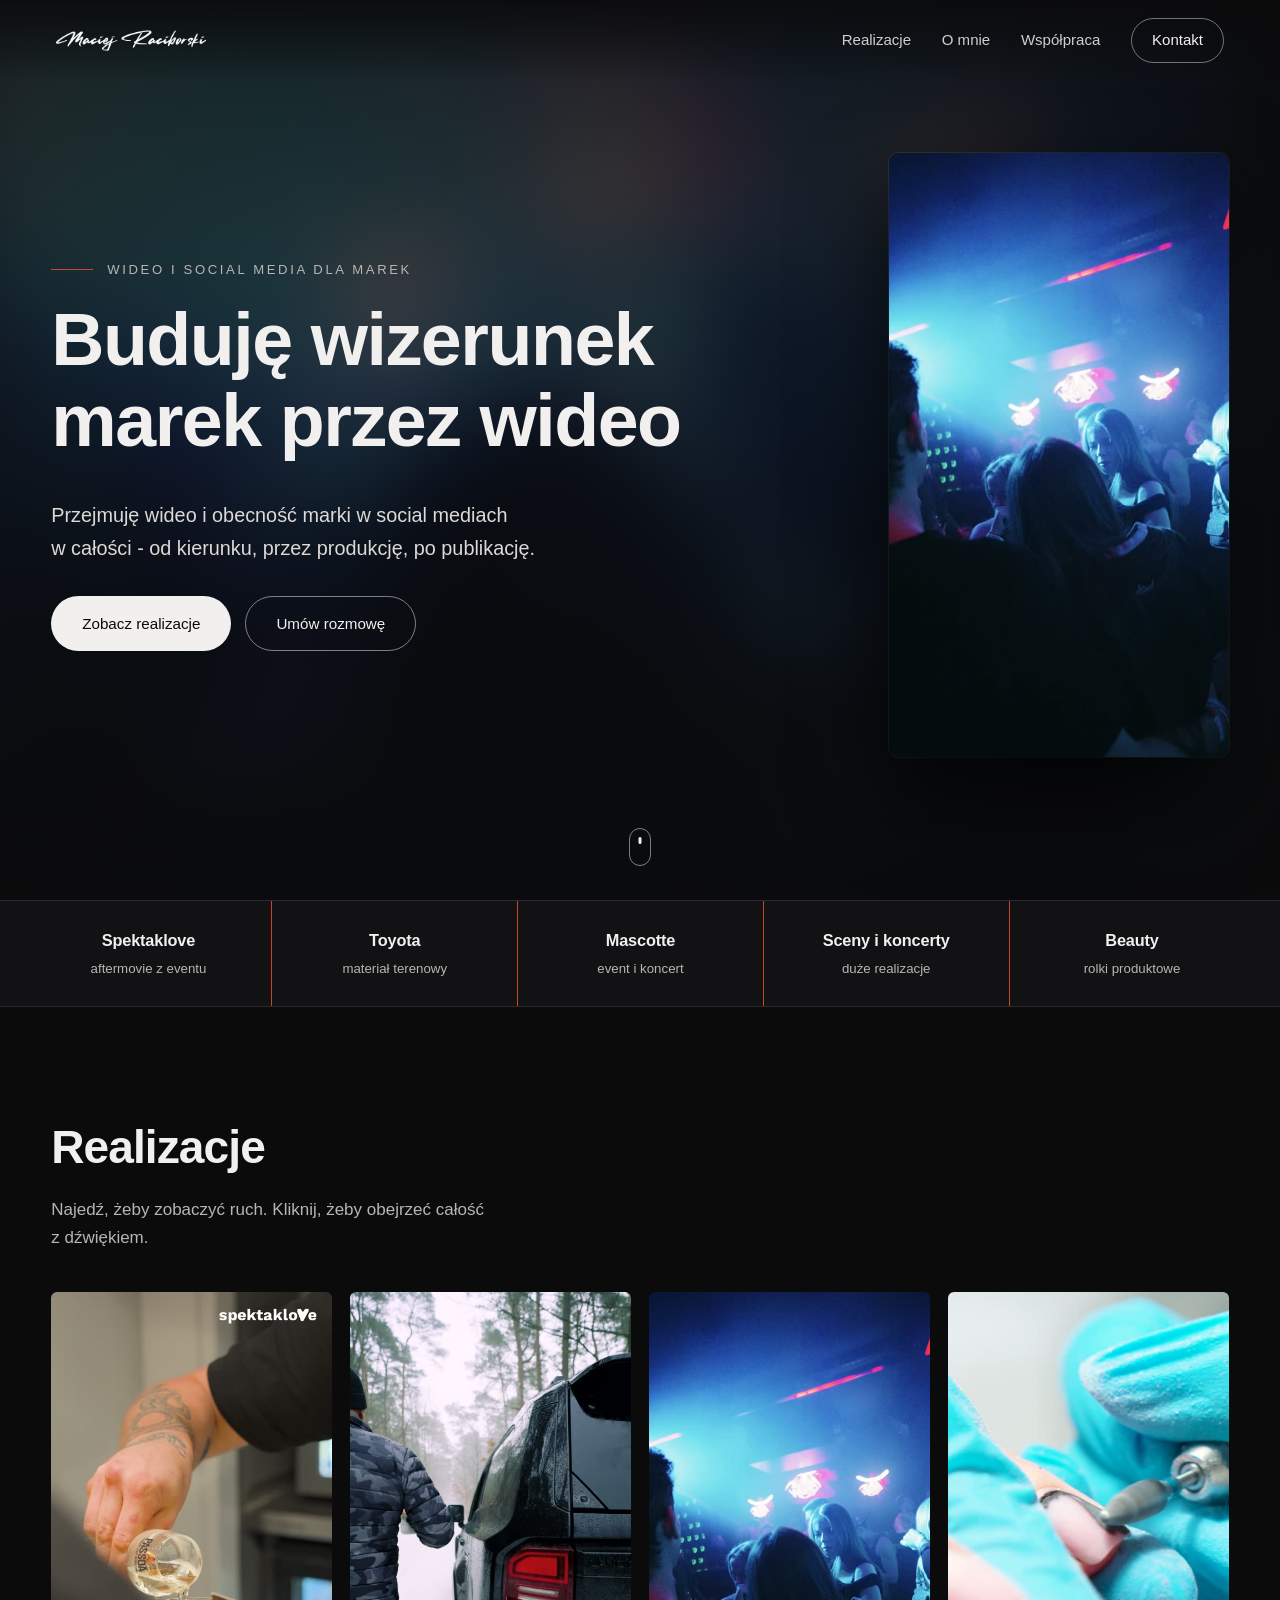
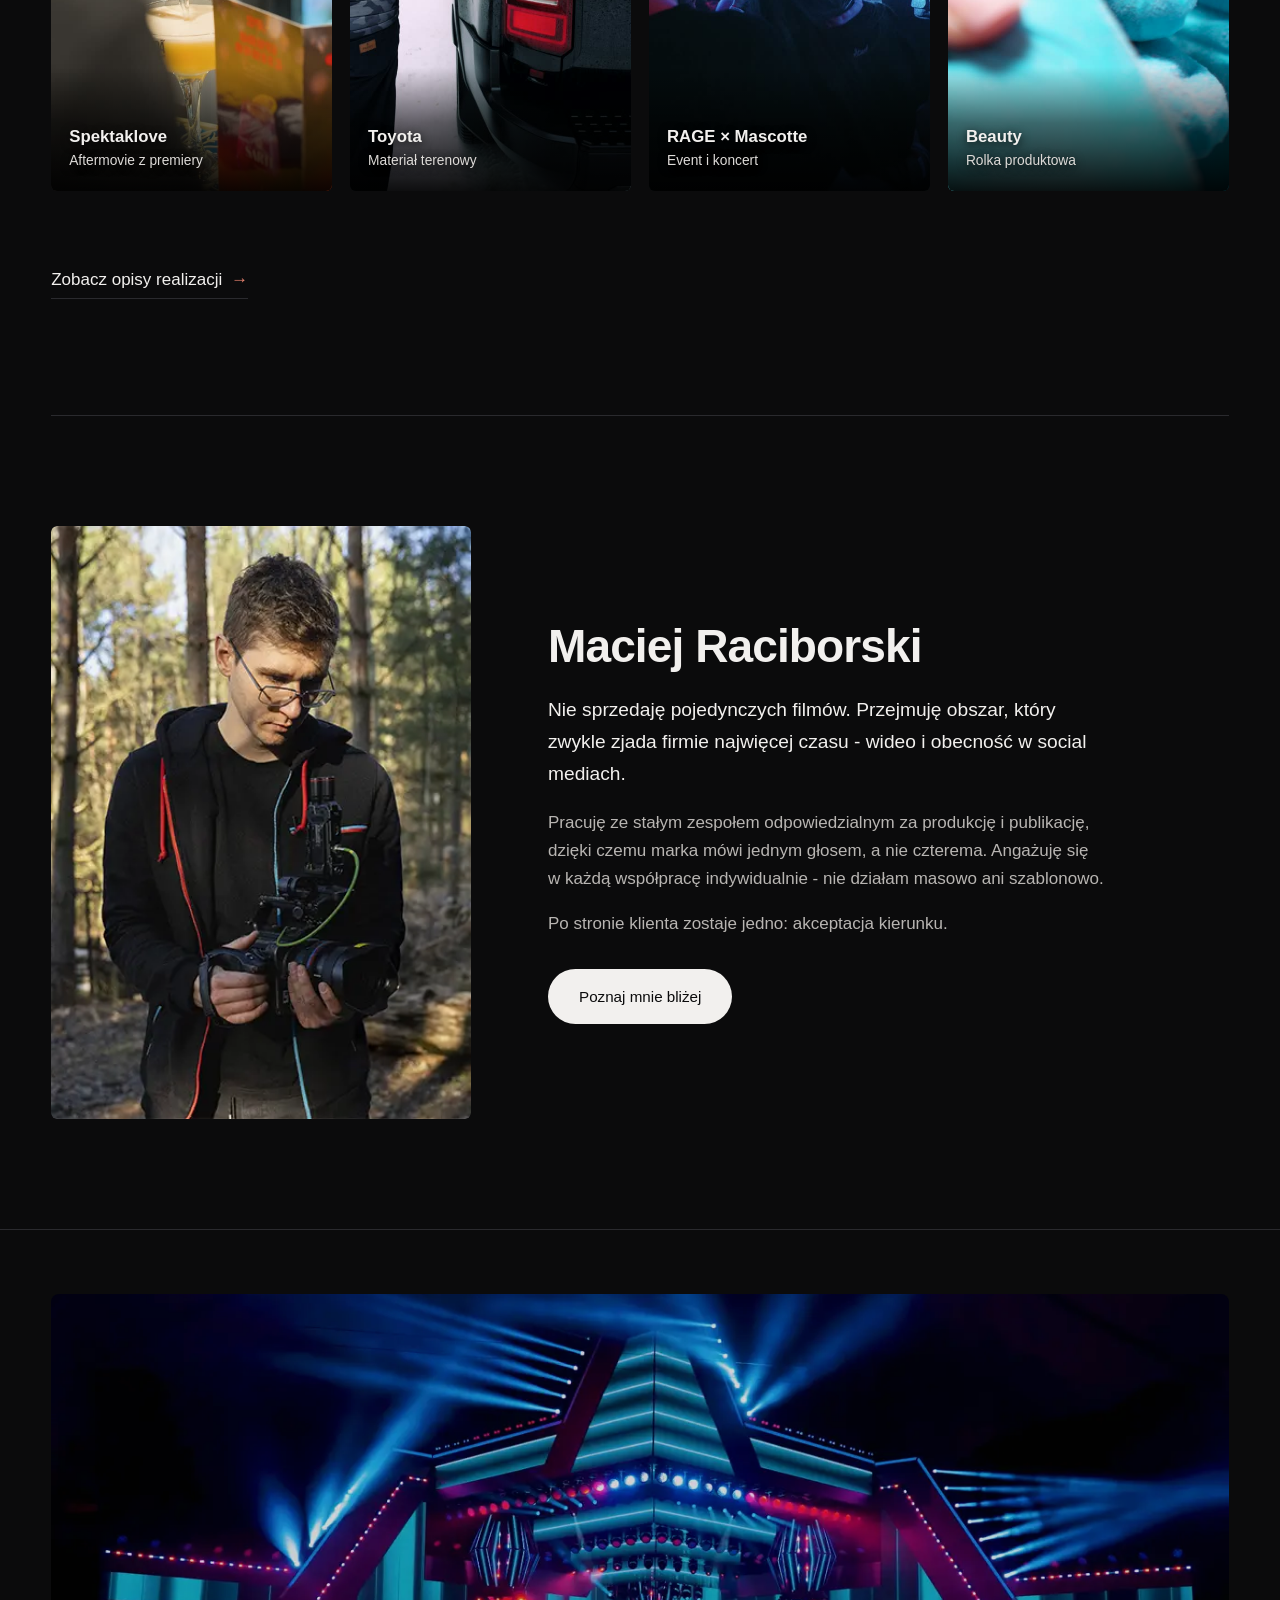
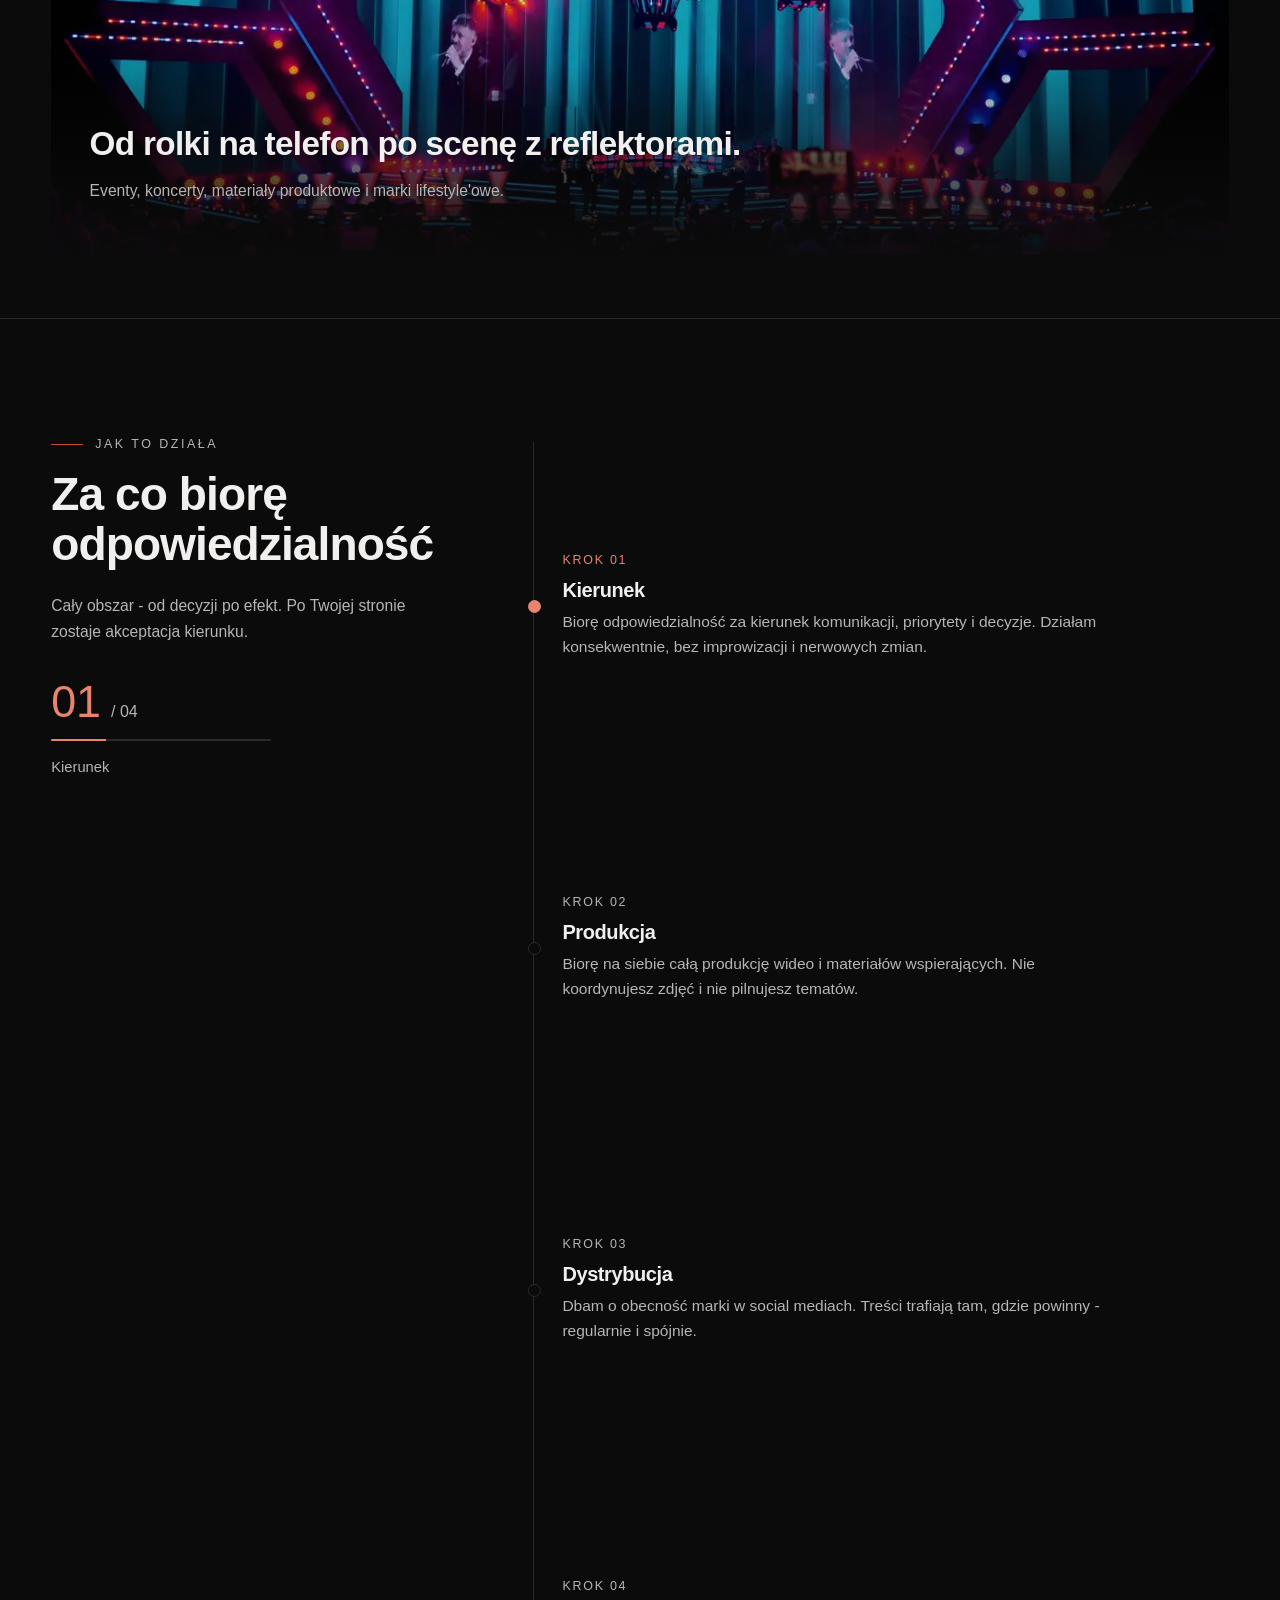
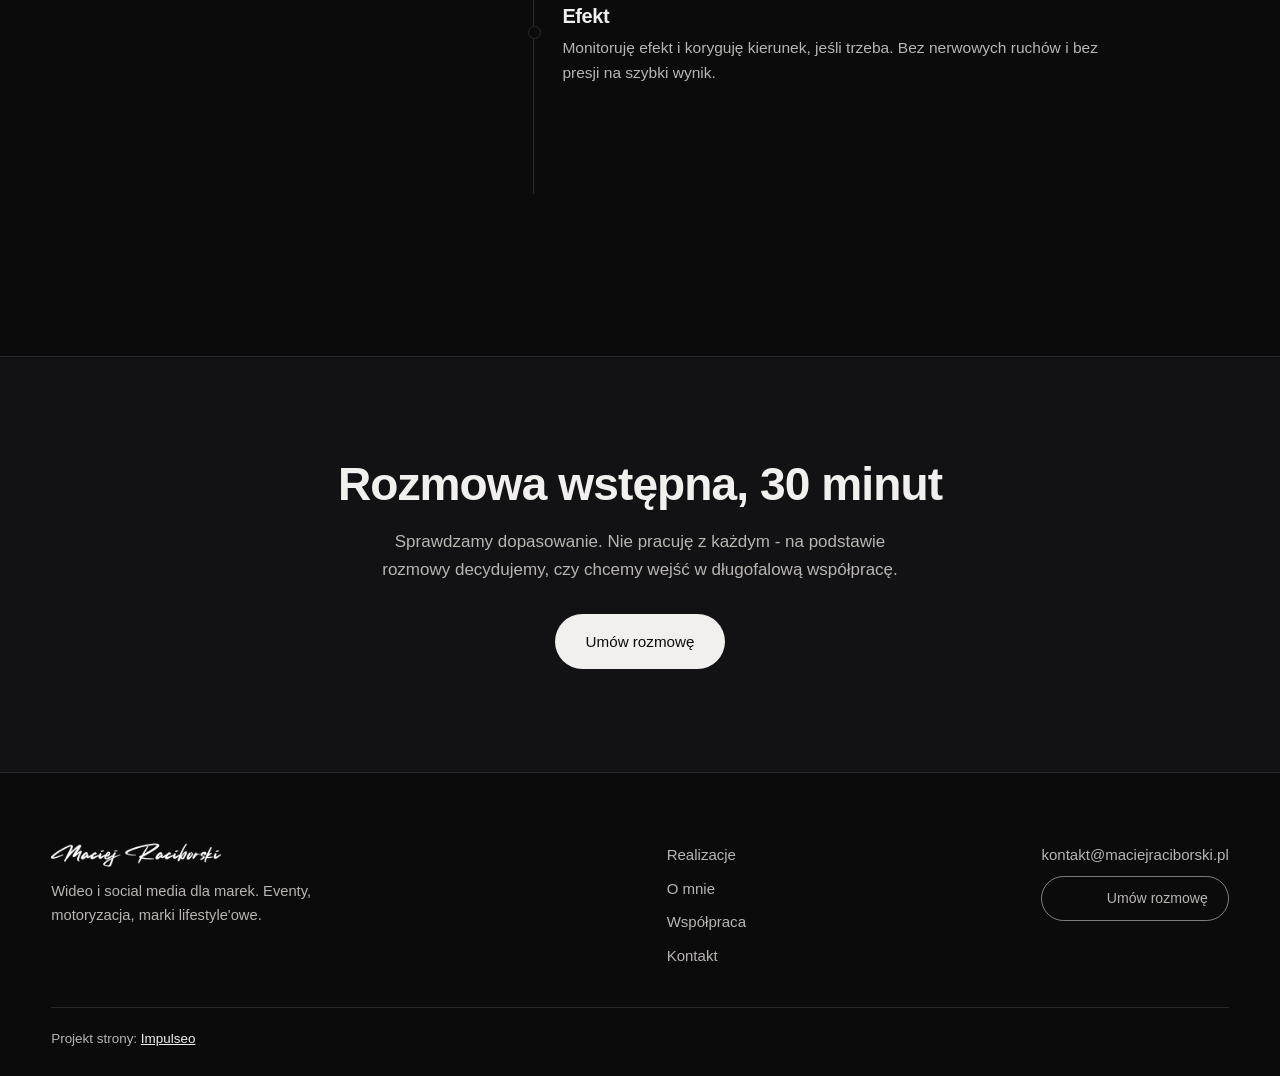
==== commit 4bd25c81: "Os procesu: dluzsza droga przewijania (krok po kroku, nie przeskok) Uwaga K. 13.08: 'to moze byc dlu" ====
--- a/index.html
+++ b/index.html
@@ -9,8 +9,8 @@
 <meta property="og:description" content="Produkcja wideo i prowadzenie social mediów dla marek. Realizacje dla eventów, motoryzacji i marek lifestyle'owych.">
 <meta property="og:image" content="media/aftermovie_poster.jpg">
 <meta property="og:type" content="website">
-<link rel="stylesheet" href="app.css?v=10">
-<link rel="stylesheet" href="wejscie.css?v=10">
+<link rel="stylesheet" href="app.css?v=14">
+<link rel="stylesheet" href="wejscie.css?v=14">
 <script type="application/ld+json">
 {
   "@context": "https://schema.org",
@@ -23,7 +23,7 @@
   "serviceType": ["Produkcja wideo", "Prowadzenie social mediów", "Materiały reklamowe"]
 }
 </script>
-<script src="wejscie.js?v=10"></script>
+<script src="wejscie.js?v=14"></script>
 </head>
 <body>
 
@@ -205,6 +205,15 @@
   <a href="kontakt/" class="pasek-mob--akcent">Umów rozmowę</a>
 </div>
 
-<script src="app.js?v=10"></script>
+<!-- ODTWARZACZ pełnego filmu (musi być na KAŻDEJ stronie z kaflami) -->
+<div class="lightbox" id="lightbox" hidden>
+  <button class="lightbox__zamknij" id="lightbox-zamknij" aria-label="Zamknij">&times;</button>
+  <figure class="lightbox__ramka">
+    <video id="lightbox-video" controls playsinline preload="none"></video>
+    <figcaption id="lightbox-tytul"></figcaption>
+  </figure>
+</div>
+
+<script src="app.js?v=14"></script>
 </body>
 </html>
--- a/app.css
+++ b/app.css
@@ -343,6 +343,22 @@
 .os-on .proces__lista > li.os-bylo::before{border-color:#e8836f}
 .os-on .proces__lista > li.os-teraz .proces__nr{color:#e8836f}
 
+/* DROGA PRZEWIJANIA NA KROK (uwaga K. 13.08: „to może być dłuższe, a nie takie szybkie").
+   Ta sama lekcja co w silniku dem 09.08: NIE spowalniamy animacji - podświetlenie musi
+   trzymać się palca, inaczej strona sprawia wrażenie zacinającej się. Zamiast tego każdy
+   krok dostaje własny kawałek ekranu do przewinięcia, więc oś czyta się krok po kroku.
+   Tylko duży ekran - na telefonie sticky-kolumny i tak nie ma, a rozciąganie zamieniłoby
+   sekcję w tunel. */
+@media (min-width:901px){
+  .proces__lista{gap:0}
+  .proces__lista > li{
+    min-height:38vh; display:flex; flex-direction:column; justify-content:center;
+    padding-block:2vh;
+  }
+  .proces__lista > li::before{top:calc(50% - 5px)}   /* kropka na wysokości treści kroku */
+  .proces__in{padding-bottom:clamp(90px,12vw,160px)}
+}
+
 @media (max-width:900px){
   .proces__in{grid-template-columns:1fr; gap:34px}
   .proces__bok{position:static}
--- a/wejscie.css
+++ b/wejscie.css
@@ -35,13 +35,23 @@
 }
 .wejscie__plyta--gora .wejscie__kadry{top:0}
 .wejscie__plyta--dol .wejscie__kadry{bottom:0}
+/* JEDEN kadr = ostry obraz w całości (contain) + rozmyte tło z tego samego pliku.
+   Dzięki temu nic się nie rozciąga: kadr 900×1600 na ekranie o wysokości ~800 px
+   idzie w DÓŁ, a nie w górę — obraz jest ostry nawet na Retinie. */
+.wejscie__slot{
+  position:absolute; inset:0; opacity:0; transform:scale(1.06);
+}
+.wejscie-gra .wejscie__slot.jest{
+  opacity:1; transform:scale(1.01);
+  transition:opacity 110ms linear, transform 460ms cubic-bezier(.16,.84,.44,1);
+}
+.wejscie__tlo{
+  position:absolute; inset:-6%; background-size:cover; background-position:center;
+  filter:blur(34px) saturate(1.1) brightness(.32); transform:scale(1.08);
+}
 .wejscie__kadr{
-  position:absolute; inset:0; width:100%; height:100%; object-fit:cover;
-  opacity:0; transform:scale(1.08); filter:saturate(.85) brightness(.55);
-}
-.wejscie-gra .wejscie__kadr.jest{
-  opacity:1; transform:scale(1.02);
-  transition:opacity 90ms linear, transform 420ms cubic-bezier(.16,.84,.44,1);
+  position:absolute; inset:0; width:100%; height:100%; object-fit:contain;
+  filter:saturate(1) brightness(.9);
 }
 
 /* delikatny prześwit między płytami — linia cięcia */
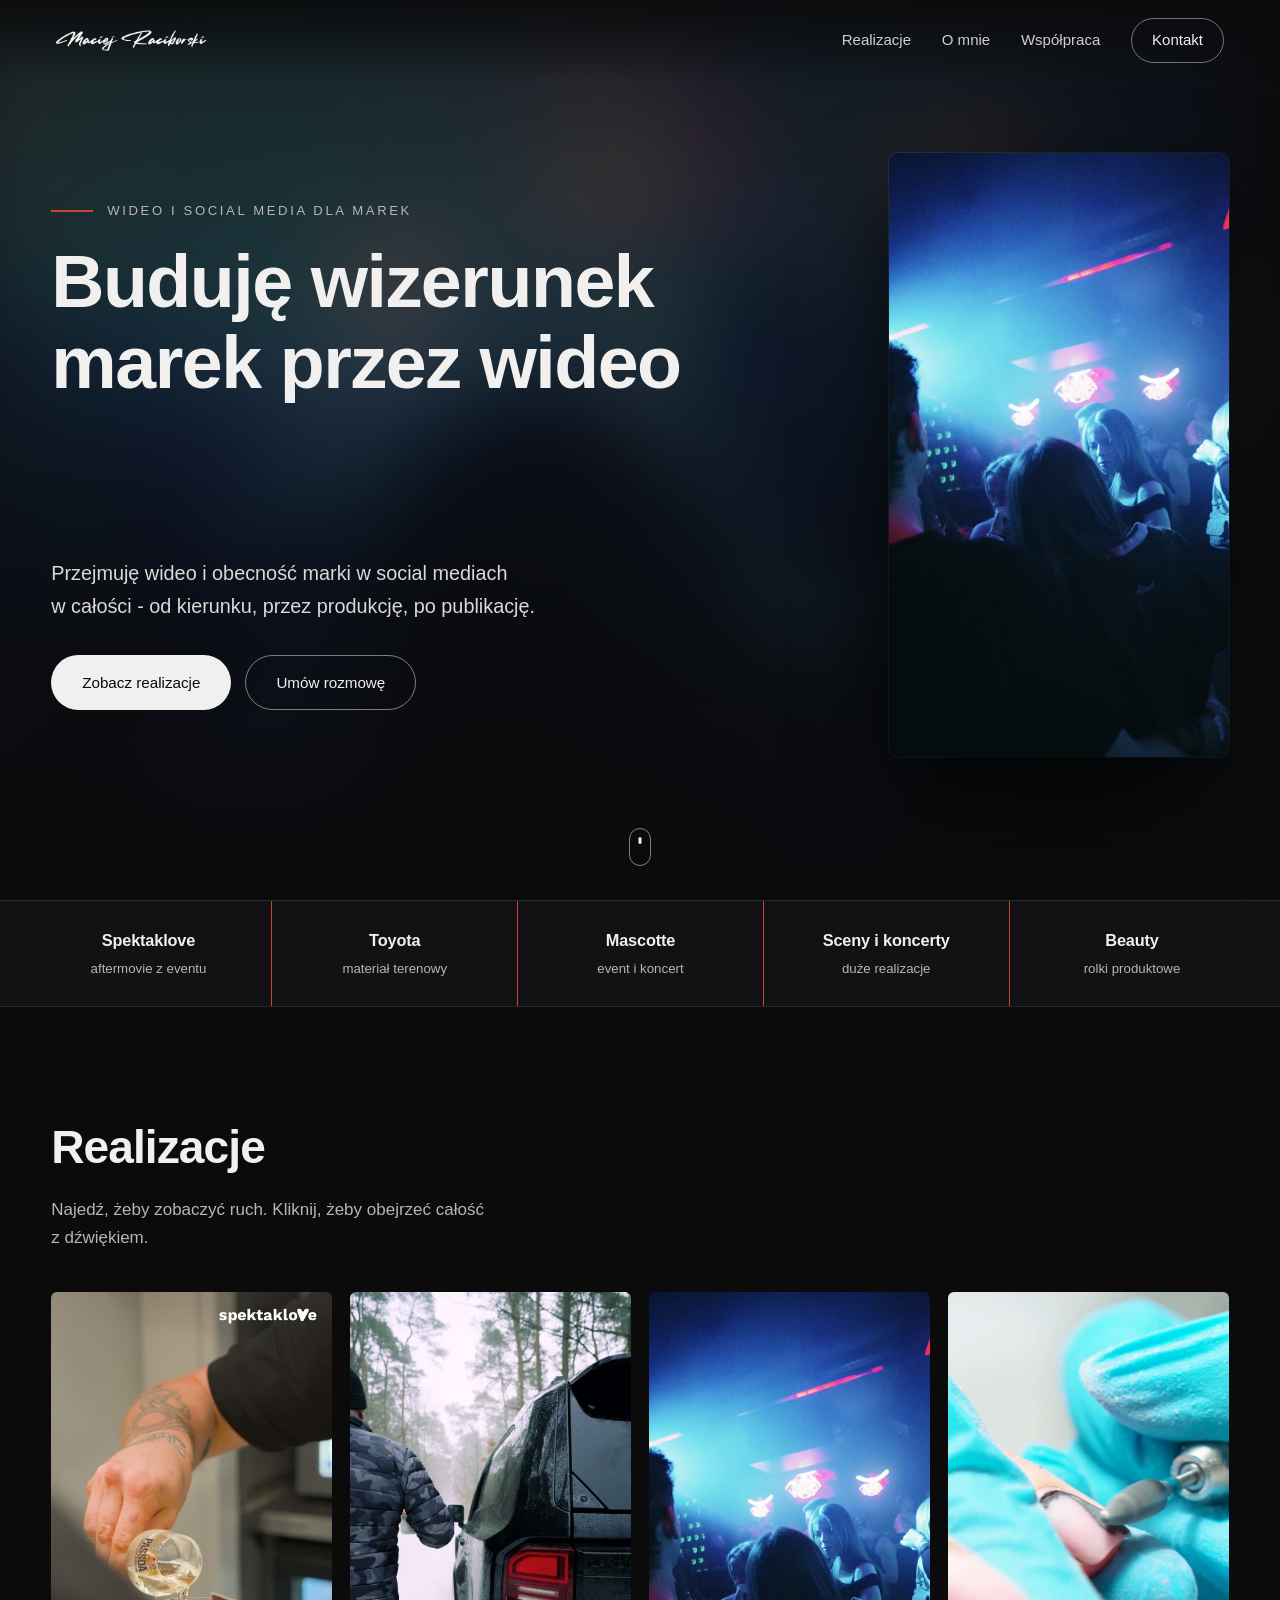
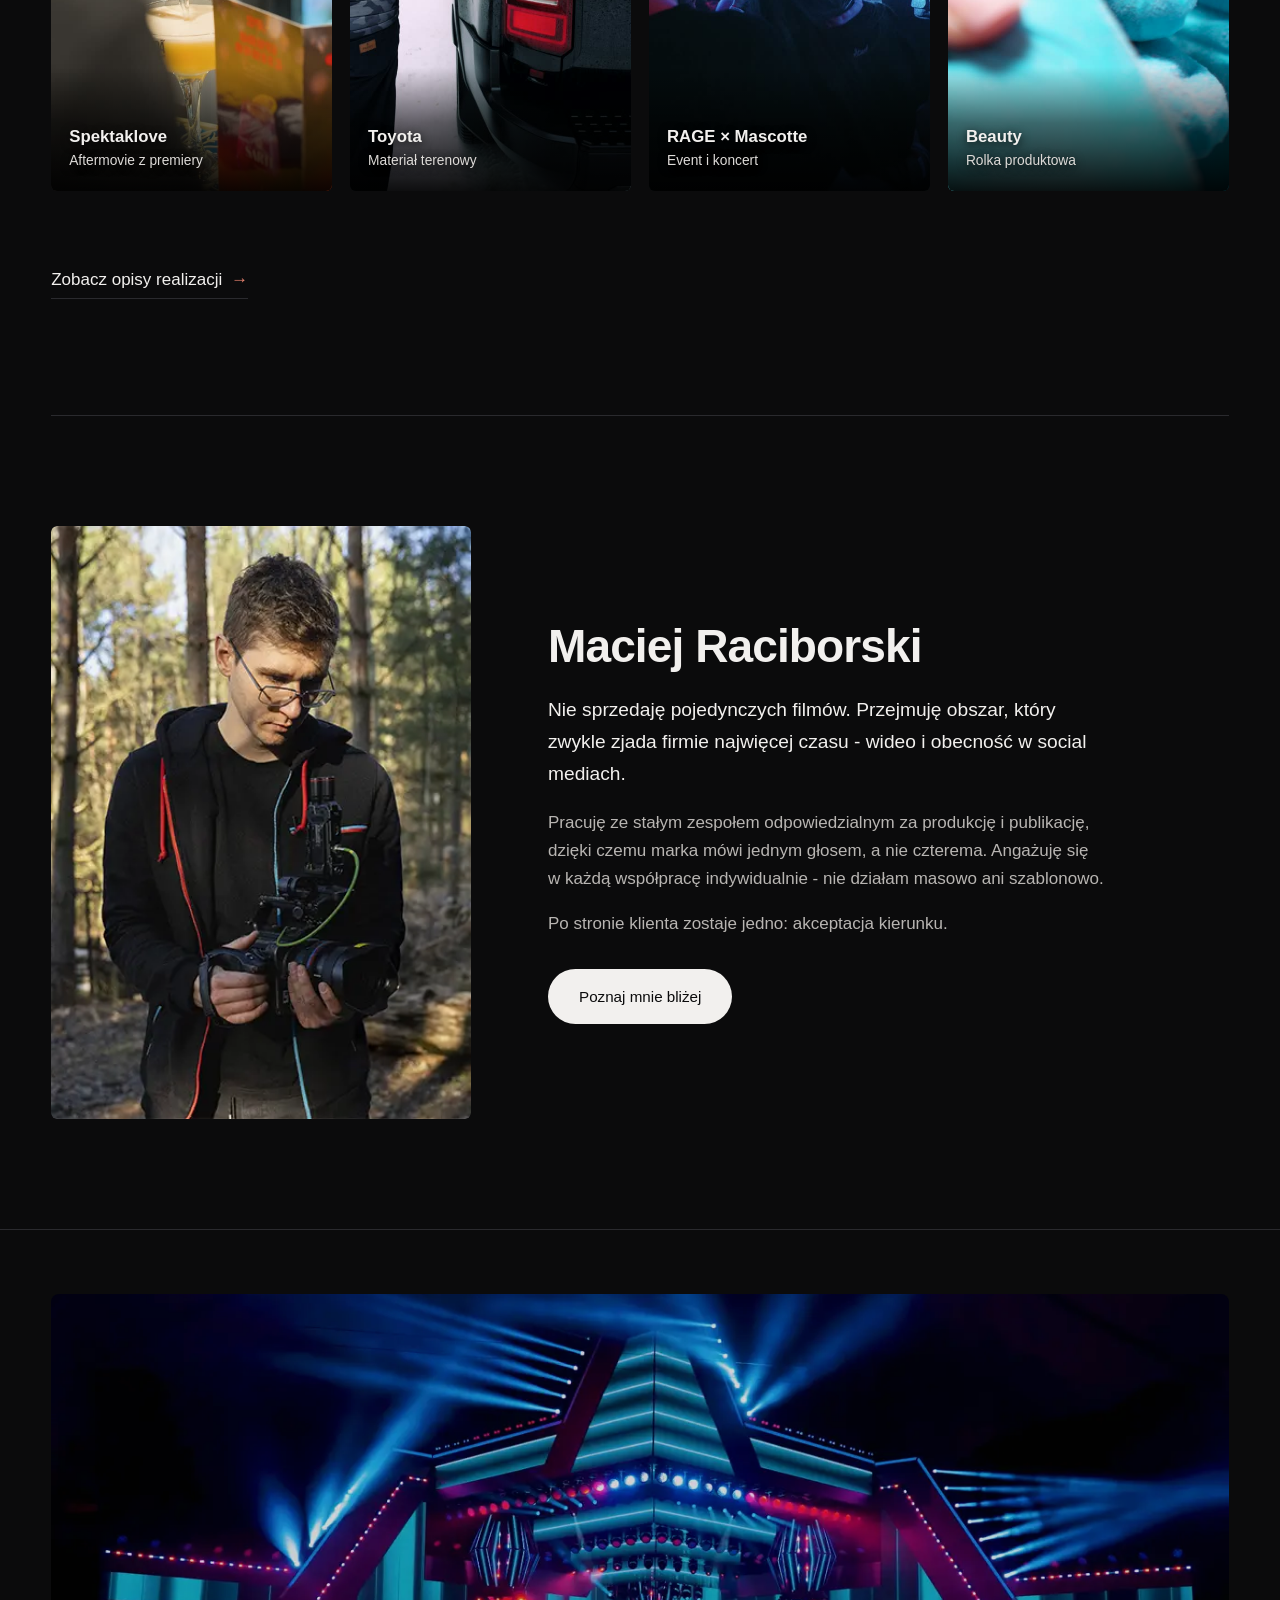
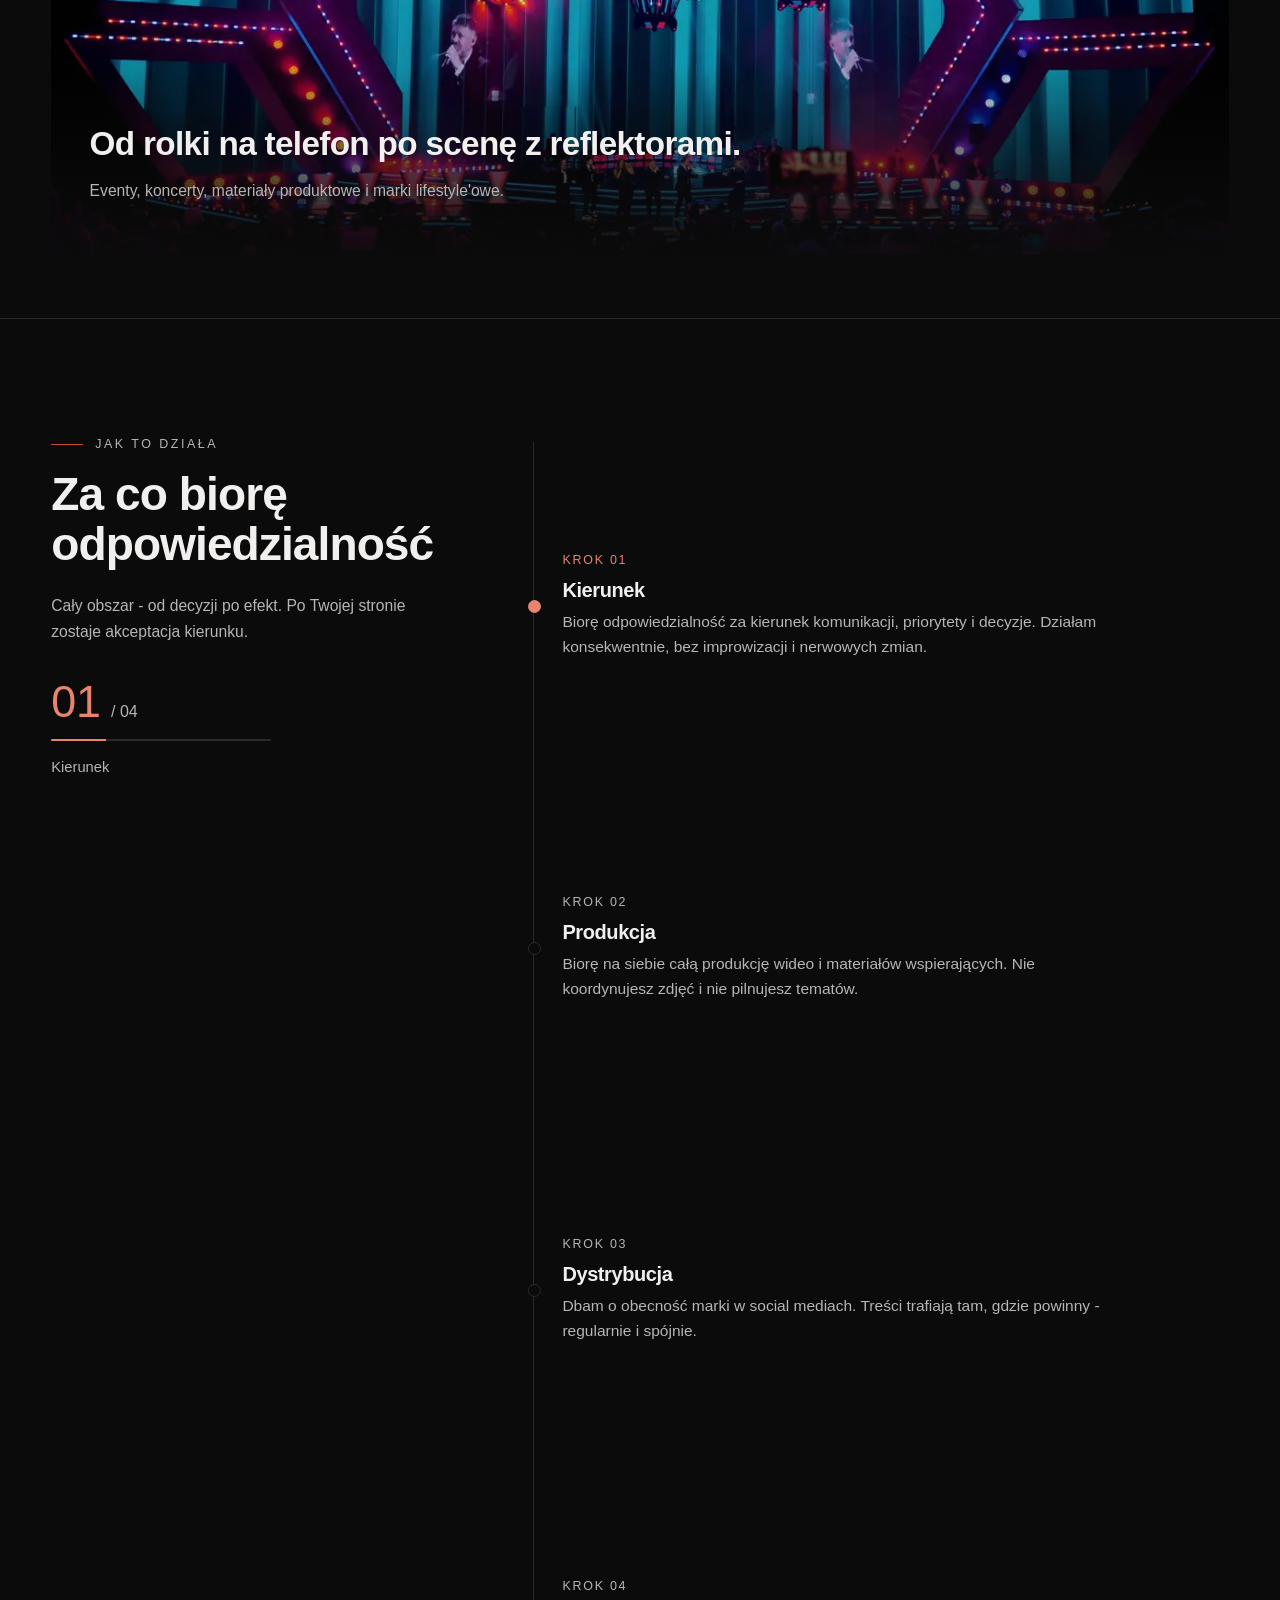
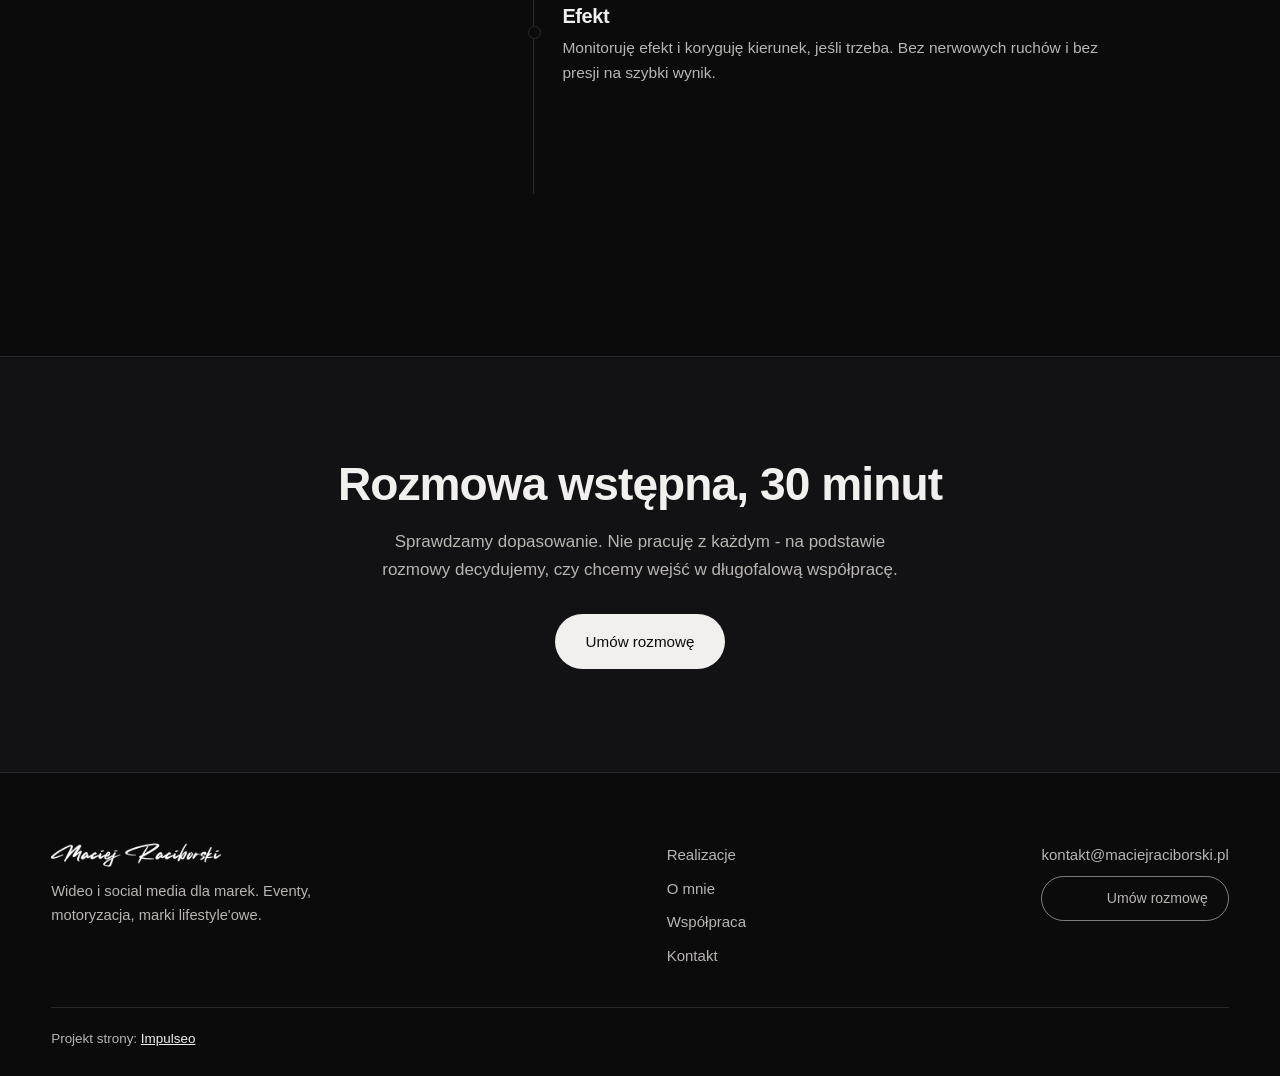
==== commit 6c5d4532: "Telefon: rolka w calosci na pierwszym ekranie Uwaga K.: 'widac tylko polowicznie rolke, ktora jest n" ====
--- a/index.html
+++ b/index.html
@@ -9,8 +9,8 @@
 <meta property="og:description" content="Produkcja wideo i prowadzenie social mediów dla marek. Realizacje dla eventów, motoryzacji i marek lifestyle'owych.">
 <meta property="og:image" content="media/aftermovie_poster.jpg">
 <meta property="og:type" content="website">
-<link rel="stylesheet" href="app.css?v=14">
-<link rel="stylesheet" href="wejscie.css?v=14">
+<link rel="stylesheet" href="app.css?v=18">
+<link rel="stylesheet" href="wejscie.css?v=18">
 <script type="application/ld+json">
 {
   "@context": "https://schema.org",
@@ -23,7 +23,7 @@
   "serviceType": ["Produkcja wideo", "Prowadzenie social mediów", "Materiały reklamowe"]
 }
 </script>
-<script src="wejscie.js?v=14"></script>
+<script src="wejscie.js?v=18"></script>
 </head>
 <body>
 
@@ -49,19 +49,22 @@
     <div class="hero__mask"></div>
 
     <div class="hero__in">
-      <div class="hero__tekst">
+      <div class="hero__naglowek">
         <p class="hero__nad">Wideo i social media dla marek</p>
         <h1>Buduję wizerunek marek przez wideo</h1>
+      </div>
+
+      <div class="hero__ekran">
+        <video class="hero__pion" src="media/rich_amiri_mascotte_v2_loop.mp4" poster="media/rich_amiri_mascotte_v2_poster.jpg"
+               autoplay muted loop playsinline aria-label="Fragment realizacji: event RAGE i Mascotte"></video>
+      </div>
+
+      <div class="hero__reszta">
         <p class="hero__sub">Przejmuję wideo i obecność marki w social mediach w całości - od kierunku, przez produkcję, po publikację.</p>
         <div class="hero__akcje">
           <a class="btn btn--pelny" href="realizacje/">Zobacz realizacje</a>
           <a class="btn btn--pusty" href="kontakt/">Umów rozmowę</a>
         </div>
-      </div>
-
-      <div class="hero__ekran">
-        <video class="hero__pion" src="media/rich_amiri_mascotte_v2_loop.mp4" poster="media/rich_amiri_mascotte_v2_poster.jpg"
-               autoplay muted loop playsinline aria-label="Fragment realizacji: event RAGE i Mascotte"></video>
       </div>
     </div>
 
@@ -214,6 +217,6 @@
   </figure>
 </div>
 
-<script src="app.js?v=14"></script>
+<script src="app.js?v=18"></script>
 </body>
 </html>
--- a/app.css
+++ b/app.css
@@ -57,9 +57,14 @@
   radial-gradient(120% 90% at 30% 40%,rgba(11,11,12,.55) 0%,rgba(11,11,12,.88) 60%,rgba(11,11,12,.97) 100%)}
 .hero__in{
   position:relative; width:min(92%,var(--max)); margin:0 auto;
-  padding:130px 0 120px; display:grid; grid-template-columns:minmax(0,1fr) minmax(0,340px);
-  gap:clamp(36px,6vw,80px); align-items:center;
-}
+  padding:130px 0 120px; display:grid;
+  grid-template-columns:minmax(0,1fr) minmax(0,340px);
+  grid-template-areas:"naglowek ekran" "reszta ekran";
+  gap:0 clamp(36px,6vw,80px); align-items:center;
+}
+.hero__naglowek{grid-area:naglowek}
+.hero__ekran{grid-area:ekran}
+.hero__reszta{grid-area:reszta; margin-top:22px}
 .hero__nad{
   font-size:.82rem; letter-spacing:.2em; text-transform:uppercase; color:var(--tekst-cichy);
   margin:0 0 20px; display:flex; align-items:center; gap:14px;
@@ -289,6 +294,10 @@
   }
   .pasek-mob--akcent{background:var(--akcent); color:#fff}
   body{padding-bottom:56px}
+  /* pasek chowa się, dopóki widać hero - zasłaniał rolkę, czyli najmocniejszy
+     element pierwszego ekranu (uwaga K. 13.08). Klasę zdejmuje skrypt. */
+  .pasek-mob{transition:transform .3s ease}
+  .hero-widoczne .pasek-mob{transform:translateY(110%)}
 }
 
 /* ============================================================
@@ -554,3 +563,34 @@
   .taras__in{grid-template-columns:1fr 1fr; gap:12px}
   .taras__kafel:last-child{display:none}
 }
+
+/* ============================================================
+   HERO NA TELEFONIE — rolka od razu pod nagłówkiem.
+   Uwaga K. 13.08: „widać tylko połowicznie rolkę, która jest najważniejsza
+   i najbardziej przyciąga uwagę". Wcześniej pod nagłówkiem szedł opis i dwa
+   duże przyciski, przez co wideo lądowało poniżej zgięcia. Teraz kolejność to
+   nagłówek → rolka → opis i przyciski.
+   ============================================================ */
+@media (max-width:900px){
+  .hero__strzalka{display:none}      /* na telefonie nachodziła na przycisk, a scroll i tak jest oczywisty */
+  .hero__in{
+    grid-template-columns:1fr;
+    grid-template-areas:"naglowek" "ekran" "reszta";
+    padding:104px 0 70px; gap:0; align-items:start; text-align:left;
+  }
+  .hero__naglowek{margin-bottom:20px}
+  .hero__ekran{max-width:none; width:min(100%,320px); margin:0 auto}
+  .hero__reszta{margin-top:26px; text-align:center}
+  .hero__akcje{justify-content:center}
+  .hero h1{font-size:clamp(2.1rem,8.2vw,3rem)}
+  .hero__nad{margin-bottom:14px}
+  .hero__sub{margin-inline:auto}
+}
+@media (max-width:640px){
+  .hero__in{padding-top:84px; padding-bottom:48px}
+  .hero__naglowek{margin-bottom:14px}
+  .hero h1{font-size:clamp(1.95rem,7.4vw,2.6rem)}
+  .hero__ekran{width:min(100%,252px)}
+  .hero__sub{font-size:1rem}
+  .hero__akcje .btn{padding:13px 26px}
+}
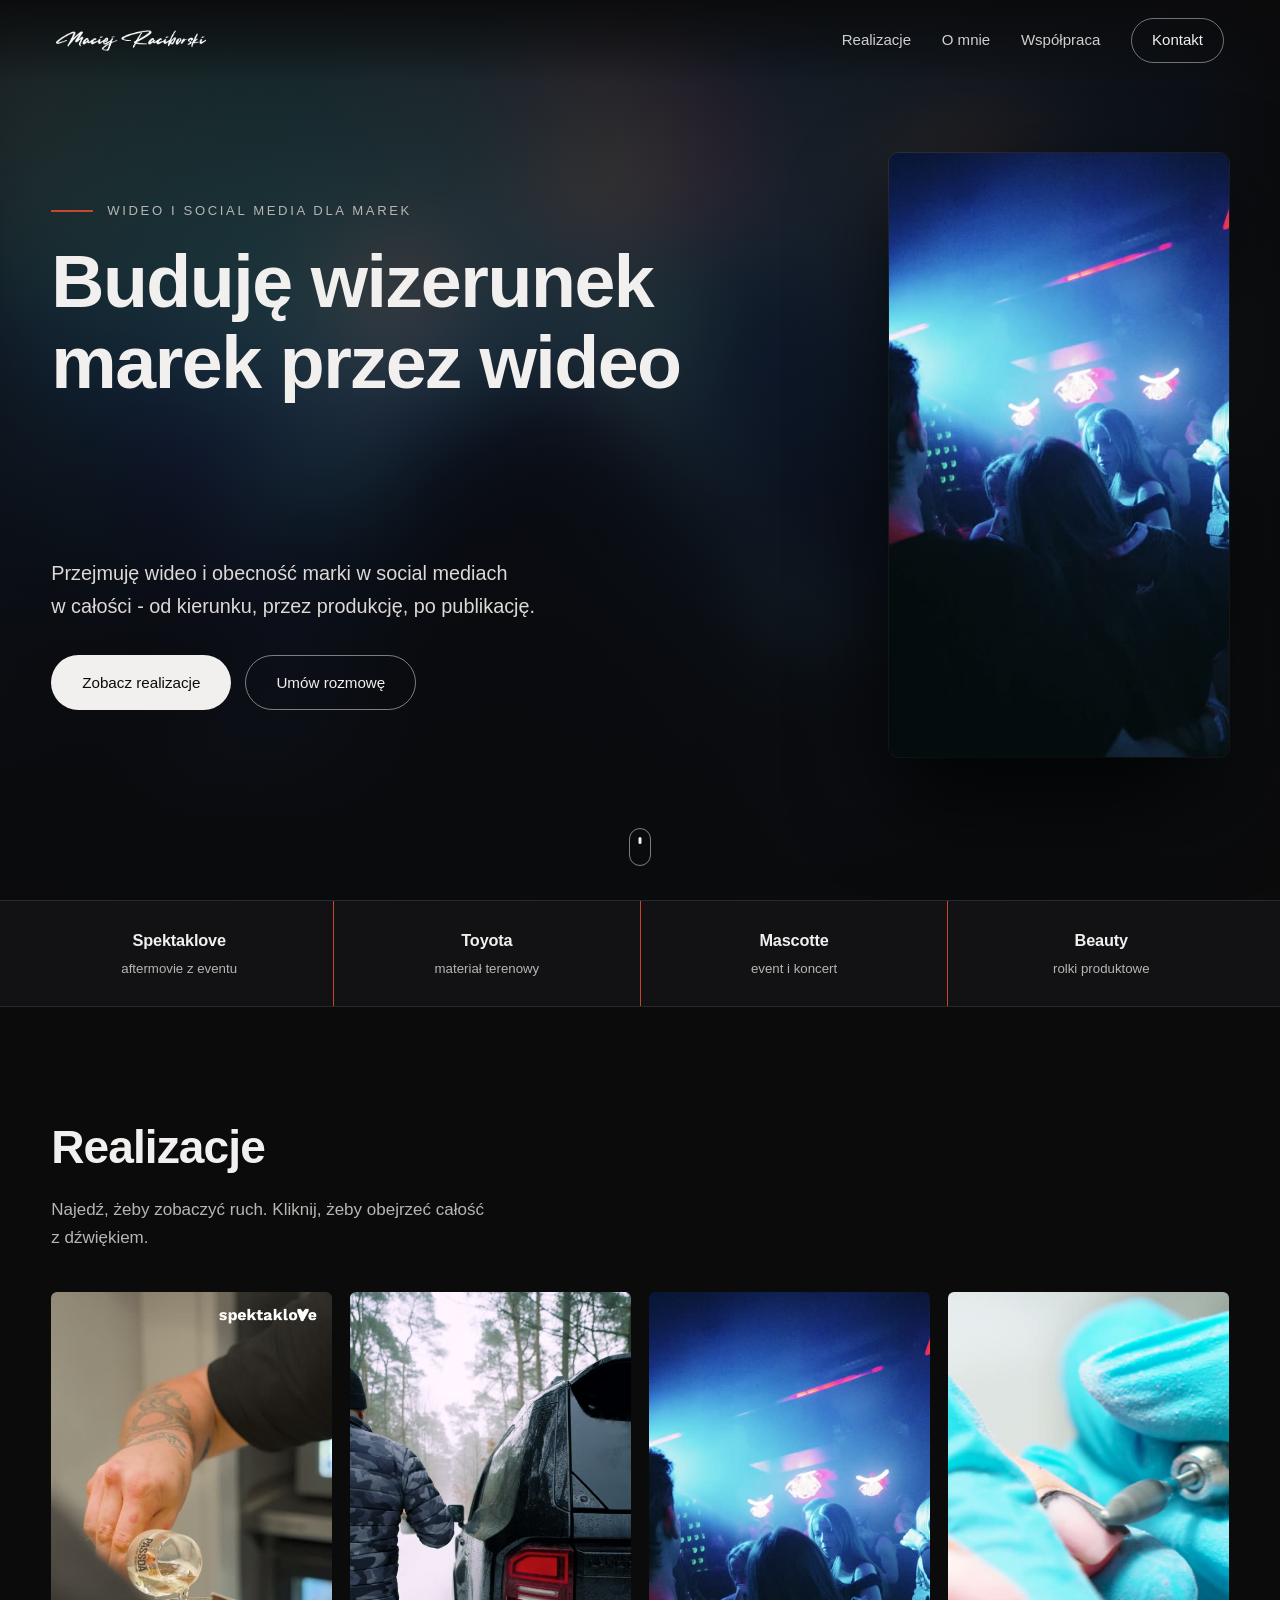
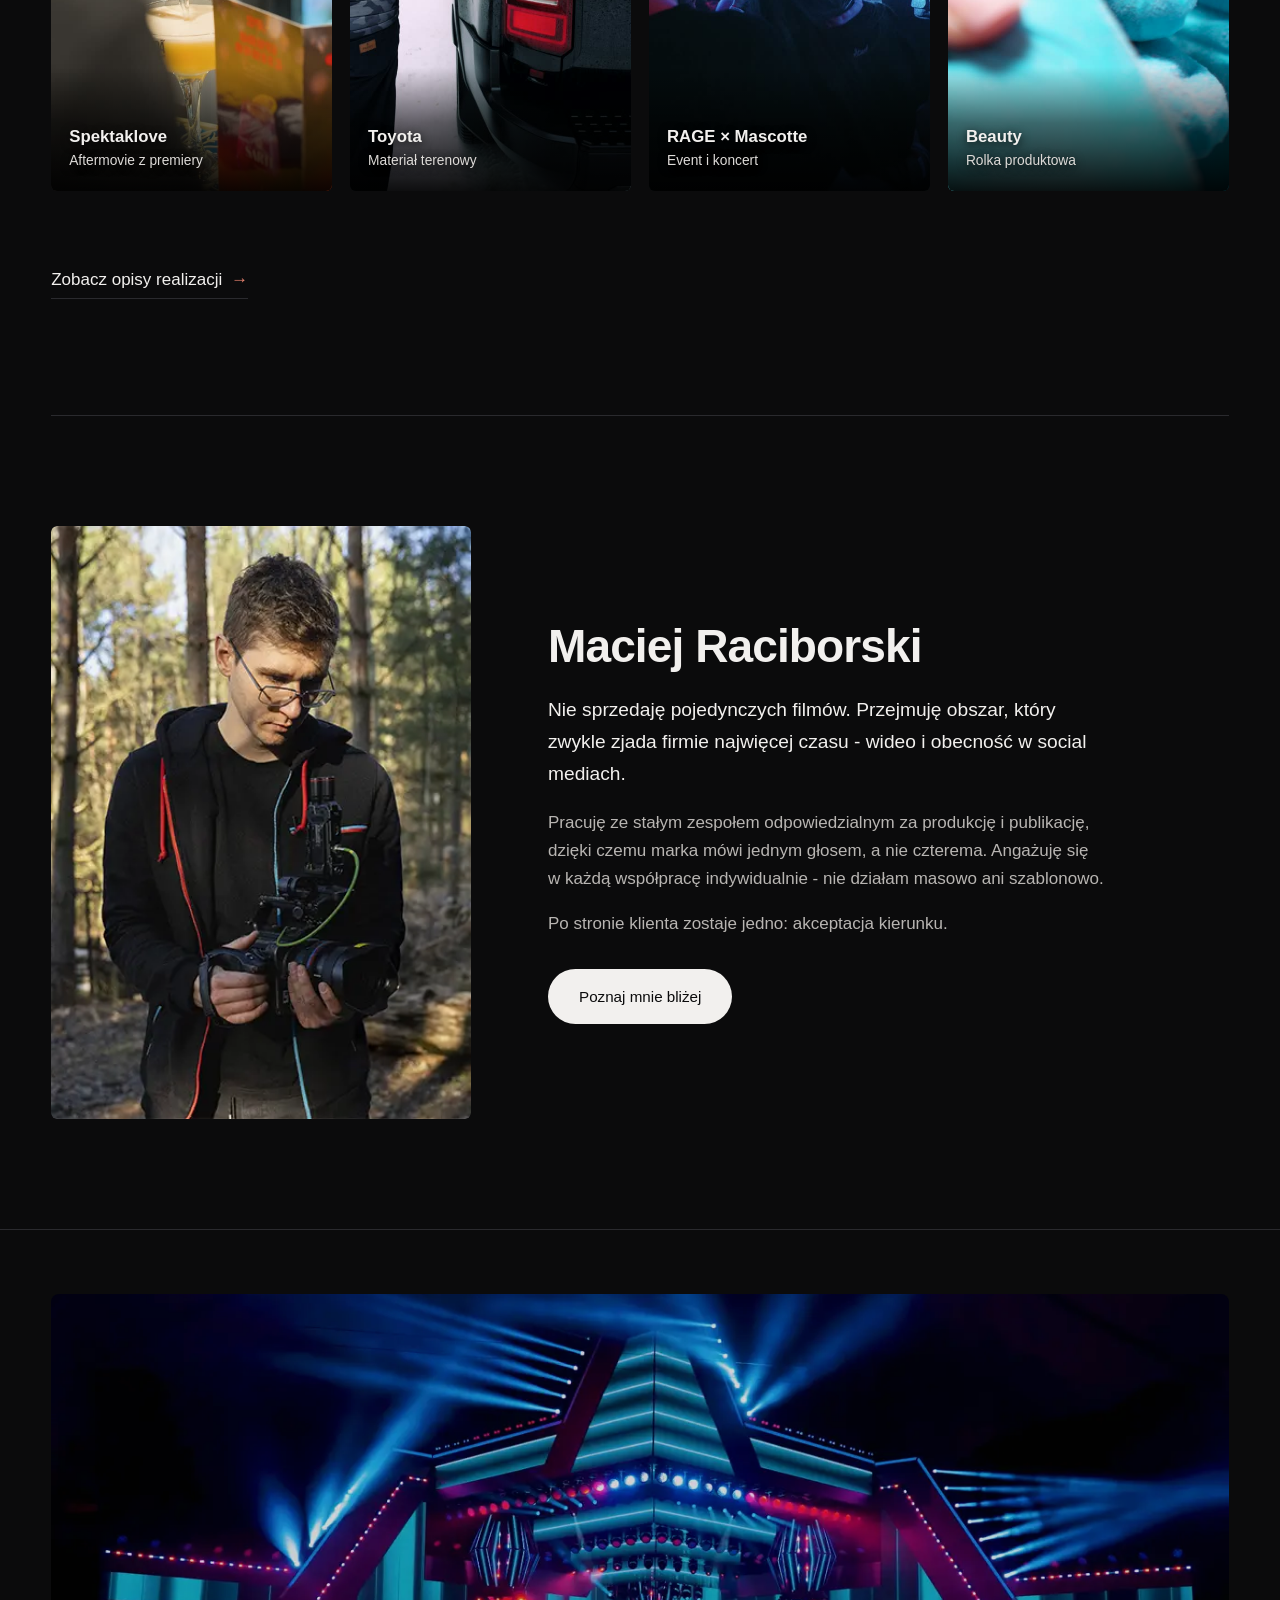
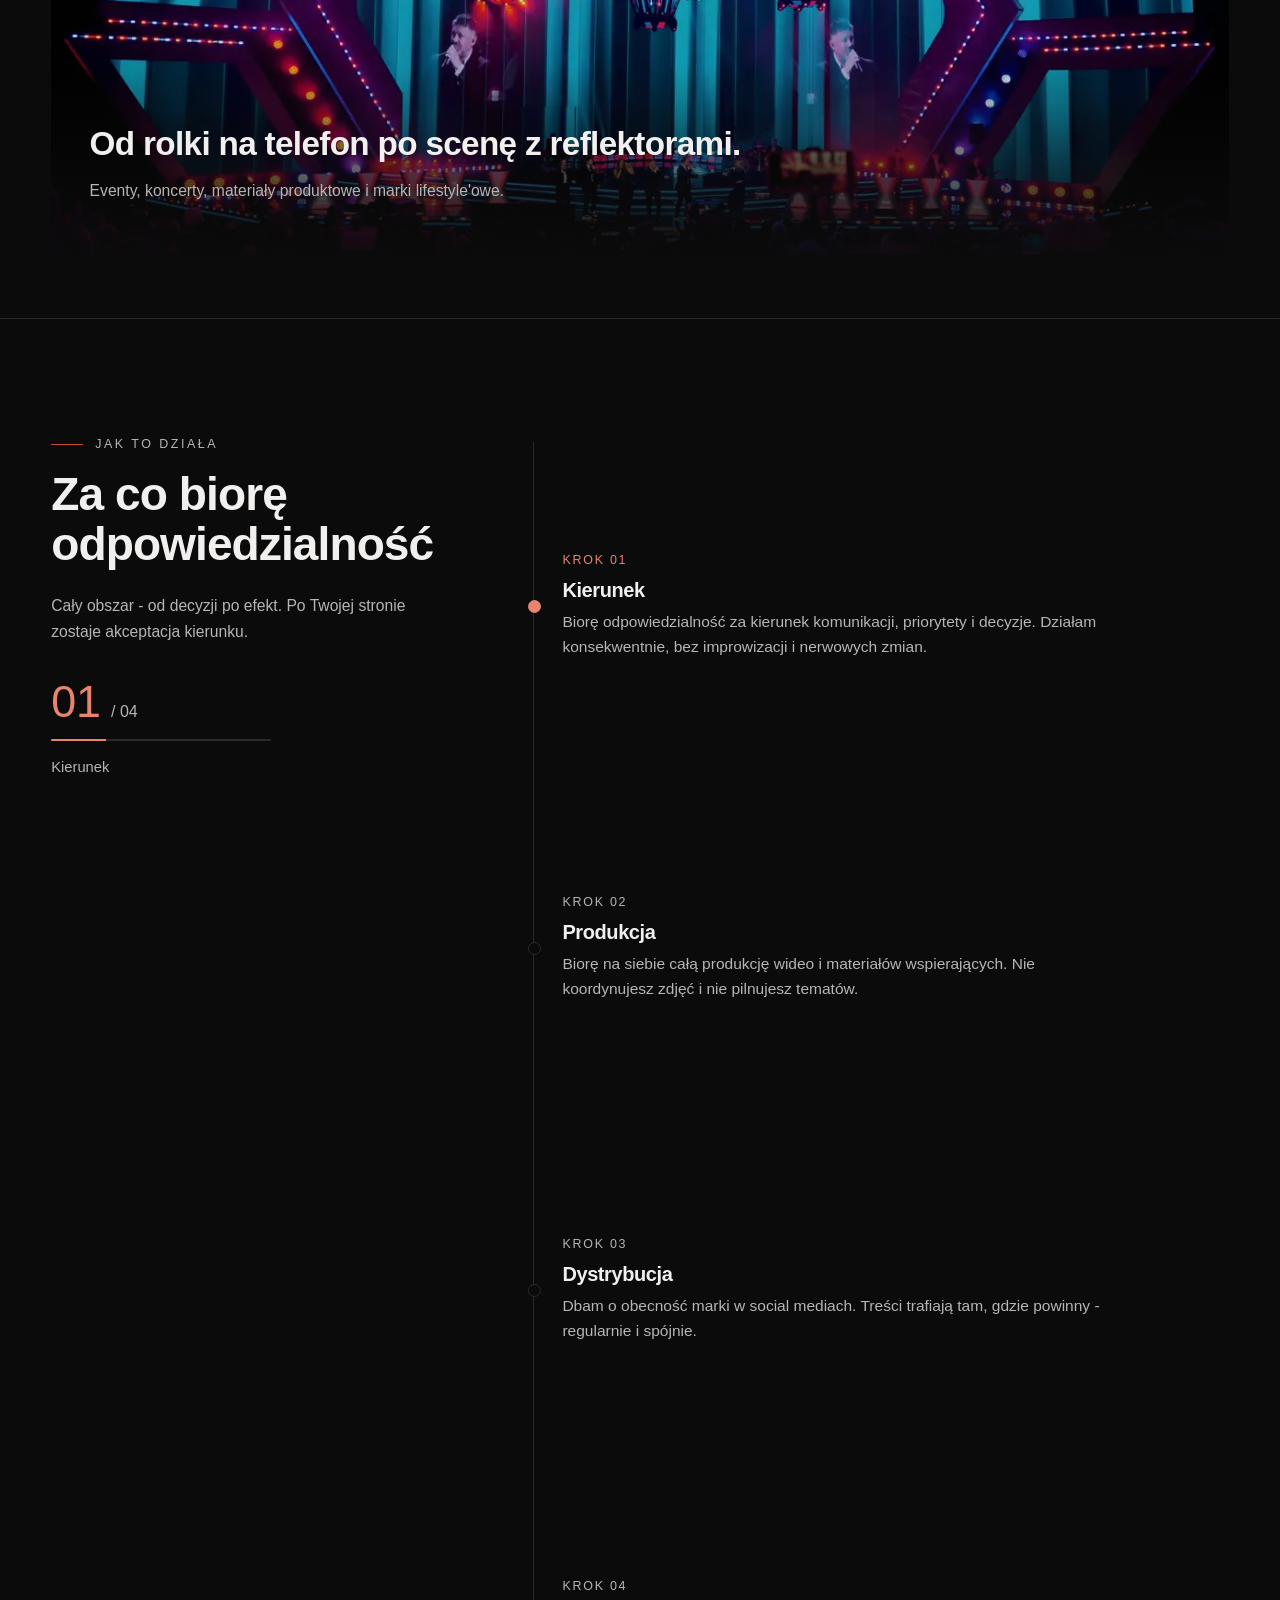
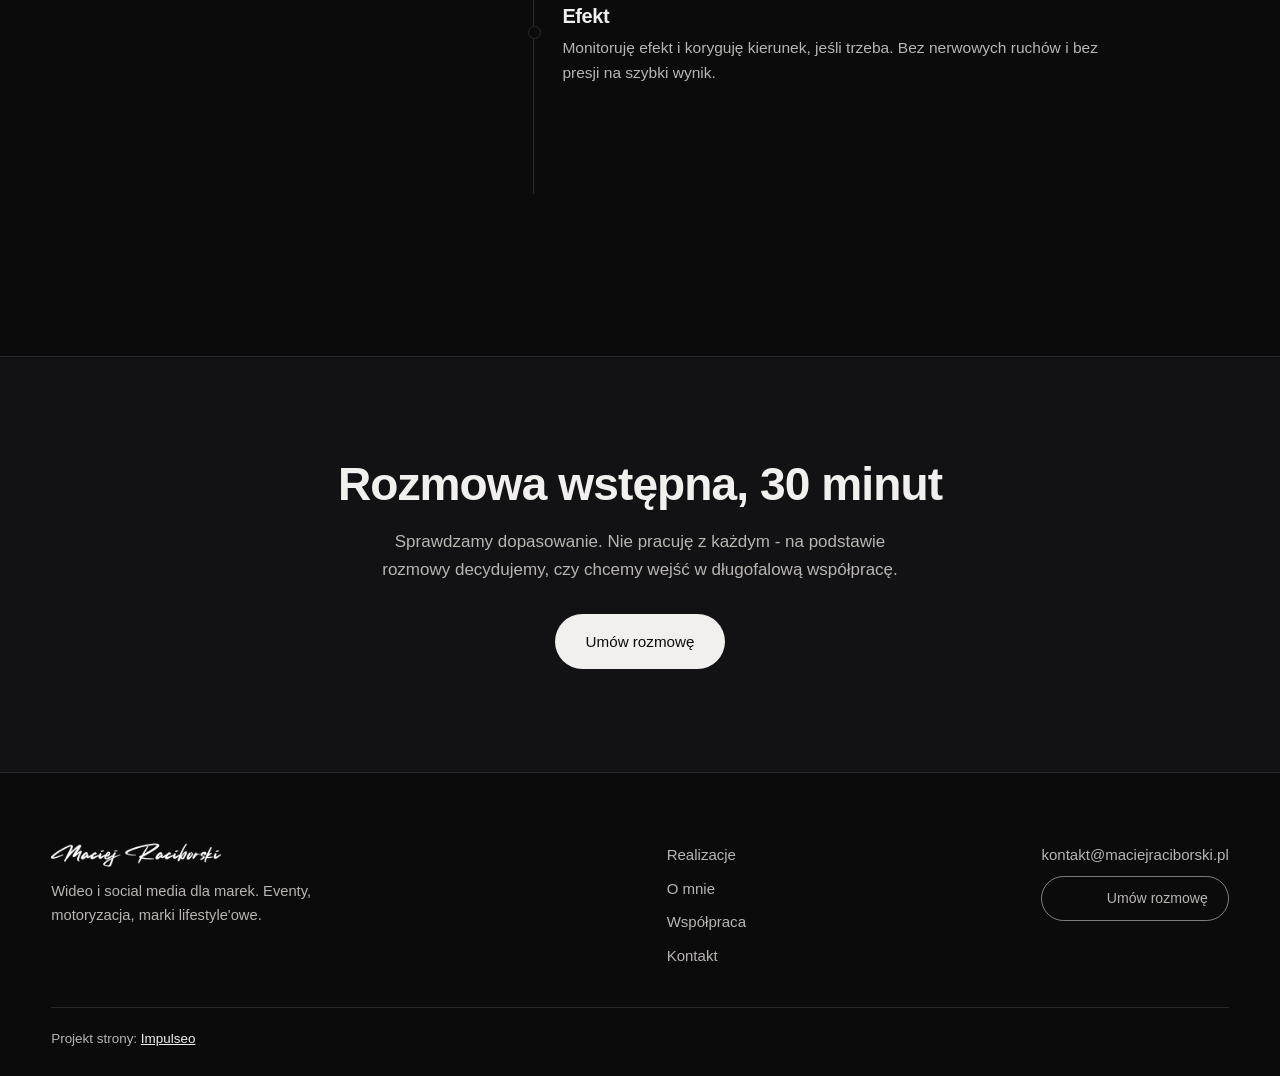
==== commit 6ac6e6e4: "Pasek dowodu: 4 pozycje zamiast 5, rowna siatka na telefonie Uwaga K.: na telefonie piata pozycja zo" ====
--- a/index.html
+++ b/index.html
@@ -9,8 +9,8 @@
 <meta property="og:description" content="Produkcja wideo i prowadzenie social mediów dla marek. Realizacje dla eventów, motoryzacji i marek lifestyle'owych.">
 <meta property="og:image" content="media/aftermovie_poster.jpg">
 <meta property="og:type" content="website">
-<link rel="stylesheet" href="app.css?v=18">
-<link rel="stylesheet" href="wejscie.css?v=18">
+<link rel="stylesheet" href="app.css?v=20">
+<link rel="stylesheet" href="wejscie.css?v=20">
 <script type="application/ld+json">
 {
   "@context": "https://schema.org",
@@ -23,7 +23,7 @@
   "serviceType": ["Produkcja wideo", "Prowadzenie social mediów", "Materiały reklamowe"]
 }
 </script>
-<script src="wejscie.js?v=18"></script>
+<script src="wejscie.js?v=20"></script>
 </head>
 <body>
 
@@ -77,7 +77,6 @@
       <div class="dowod__poz"><span class="dowod__k">Spektaklove</span><span class="dowod__v">aftermovie z eventu</span></div>
       <div class="dowod__poz"><span class="dowod__k">Toyota</span><span class="dowod__v">materiał terenowy</span></div>
       <div class="dowod__poz"><span class="dowod__k">Mascotte</span><span class="dowod__v">event i koncert</span></div>
-      <div class="dowod__poz"><span class="dowod__k">Sceny i koncerty</span><span class="dowod__v">duże realizacje</span></div>
       <div class="dowod__poz"><span class="dowod__k">Beauty</span><span class="dowod__v">rolki produktowe</span></div>
     </div>
   </section>
@@ -217,6 +216,6 @@
   </figure>
 </div>
 
-<script src="app.js?v=18"></script>
+<script src="app.js?v=20"></script>
 </body>
 </html>
--- a/app.css
+++ b/app.css
@@ -100,7 +100,7 @@
 /* ---------- PASEK DOWODU ---------- */
 .dowod{border-top:1px solid var(--linia); border-bottom:1px solid var(--linia); background:var(--tlo-2)}
 .dowod__in{
-  width:min(96%,1440px); margin:0 auto; display:grid; grid-template-columns:repeat(5,1fr);
+  width:min(96%,1440px); margin:0 auto; display:grid; grid-template-columns:repeat(4,1fr);
   align-items:stretch; text-align:center;
 }
 .dowod__poz{padding:26px 14px; display:flex; flex-direction:column; justify-content:center; gap:4px}
@@ -249,9 +249,9 @@
   .zakres__siatka{grid-template-columns:repeat(2,1fr)}
   .omnie{grid-template-columns:1fr; max-width:620px}
   .kontakt__in{grid-template-columns:1fr}
-  .dowod__in{grid-template-columns:repeat(3,1fr)}
-  .dowod__poz:nth-child(3n+1){border-left:0}
-  .dowod__poz:nth-child(n+4){border-top:1px solid var(--linia)}
+  .dowod__in{grid-template-columns:repeat(2,1fr); gap:1px; background:var(--linia); width:100%}
+  .dowod__poz{background:var(--tlo-2)}
+  .dowod__poz + .dowod__poz{border-left:0}
 }
 @media (max-width:900px){
   .hero__in{grid-template-columns:1fr; padding-top:110px; padding-bottom:90px}
@@ -267,9 +267,11 @@
   .nav__links a:not(.nav__cta){display:none}
   .sciana{grid-template-columns:1fr; gap:14px; max-width:420px}
   .zakres__siatka{grid-template-columns:1fr}
-  .dowod__in{grid-template-columns:repeat(2,1fr)}
-  .dowod__poz:nth-child(2n+1){border-left:0}
-  .dowod__poz:nth-child(n+3){border-top:1px solid var(--linia)}
+  /* 5 pozycji w dwóch kolumnach zostawiało sierotę w ostatnim rzędzie i urwane
+     linie (zgłoszenie K. 13.08). Kratkę rysuje teraz jednolita siatka, a ostatnia
+     pozycja zajmuje pełną szerokość - żadnych pustych pól. */
+  .dowod__in{grid-template-columns:repeat(2,1fr); gap:1px; background:var(--linia)}
+  .dowod__poz{background:var(--tlo-2); padding:20px 12px}
   .stopka__in{flex-direction:column}
   .stopka__kontakt{text-align:left}
   .stopka__social{justify-content:flex-start}
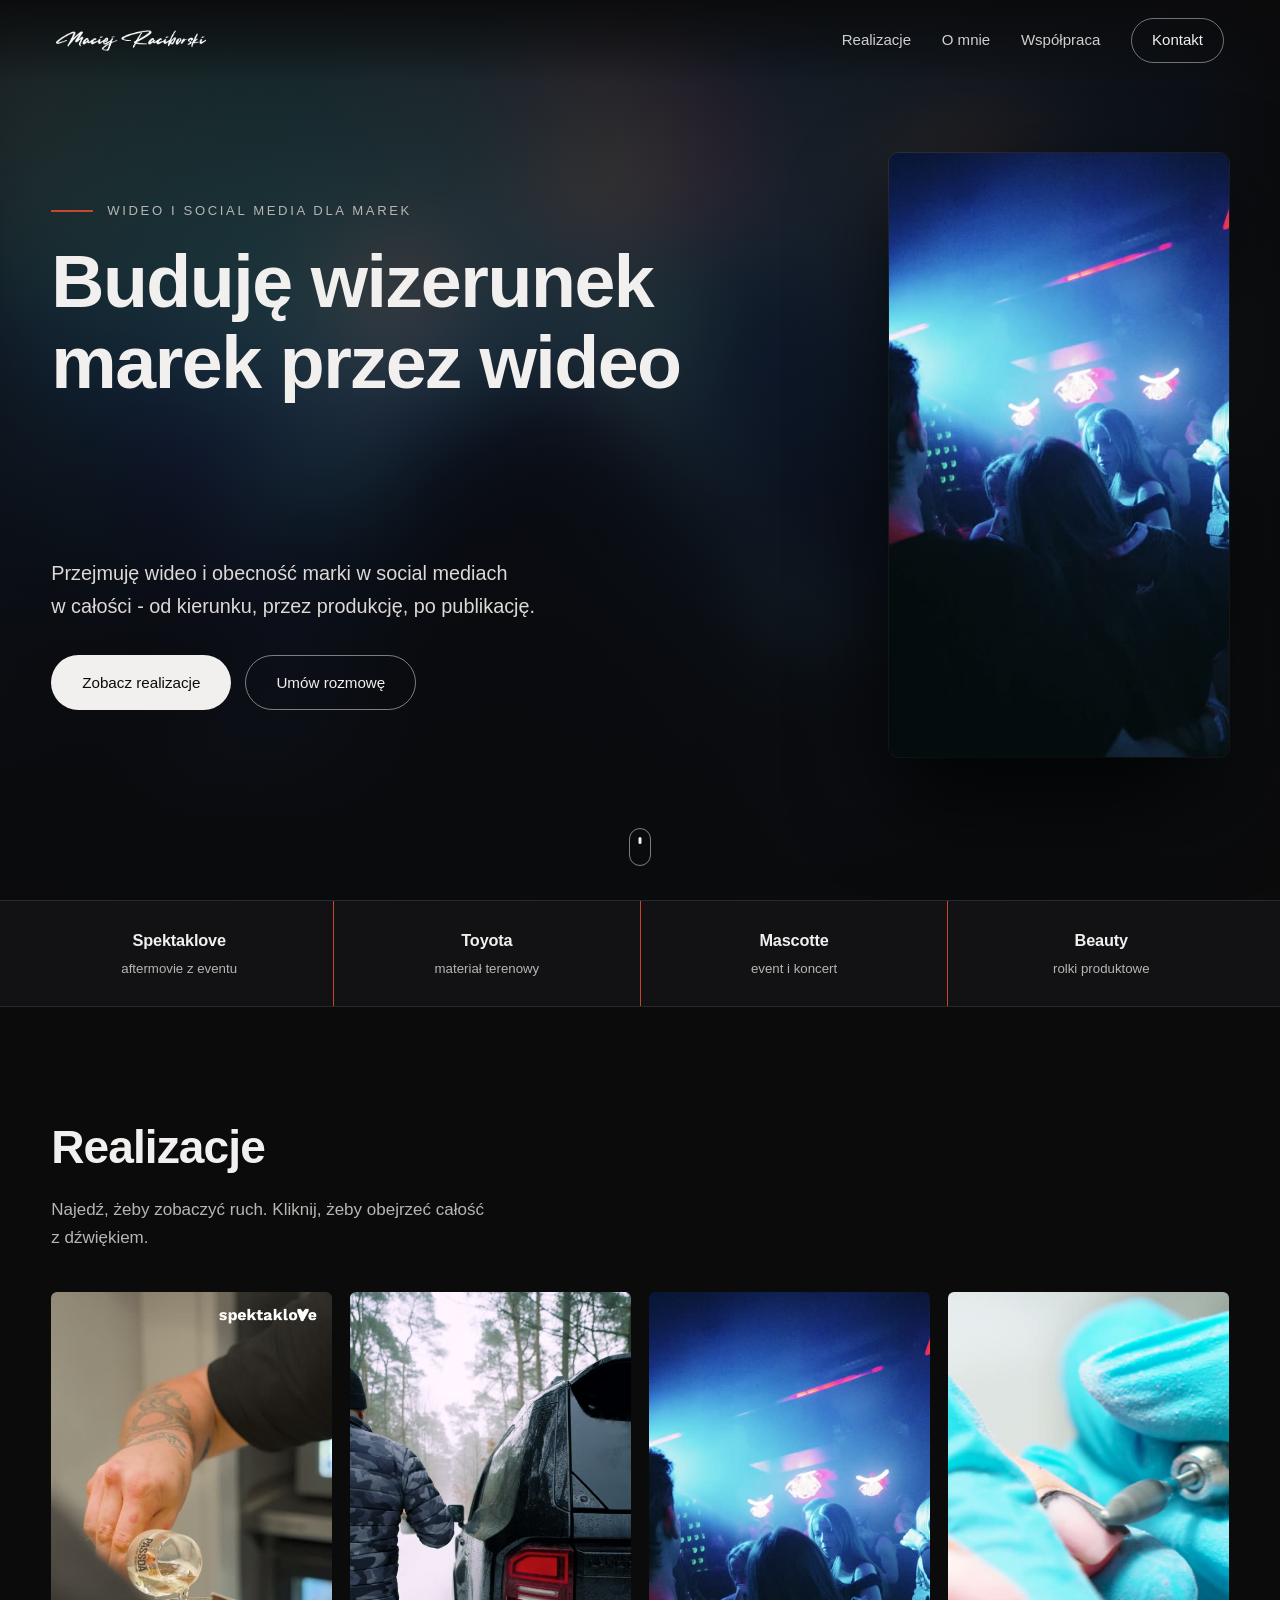
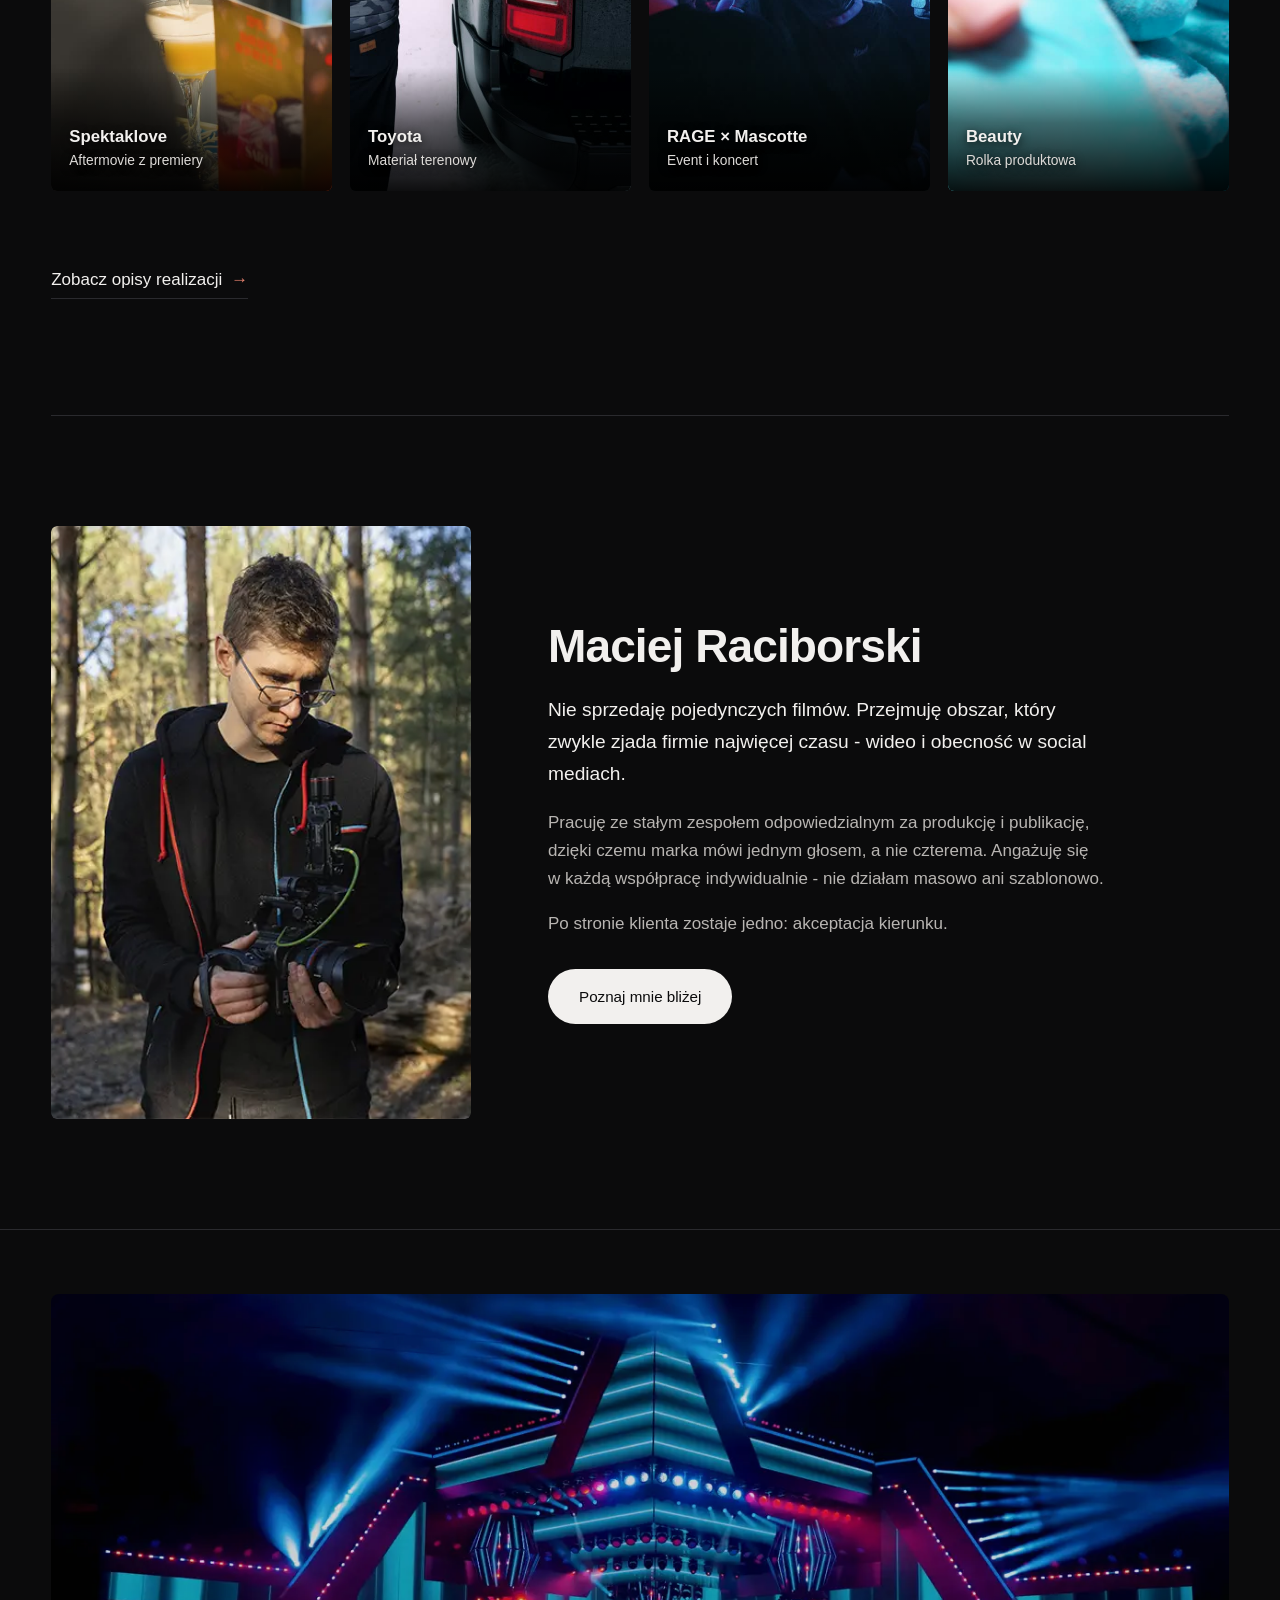
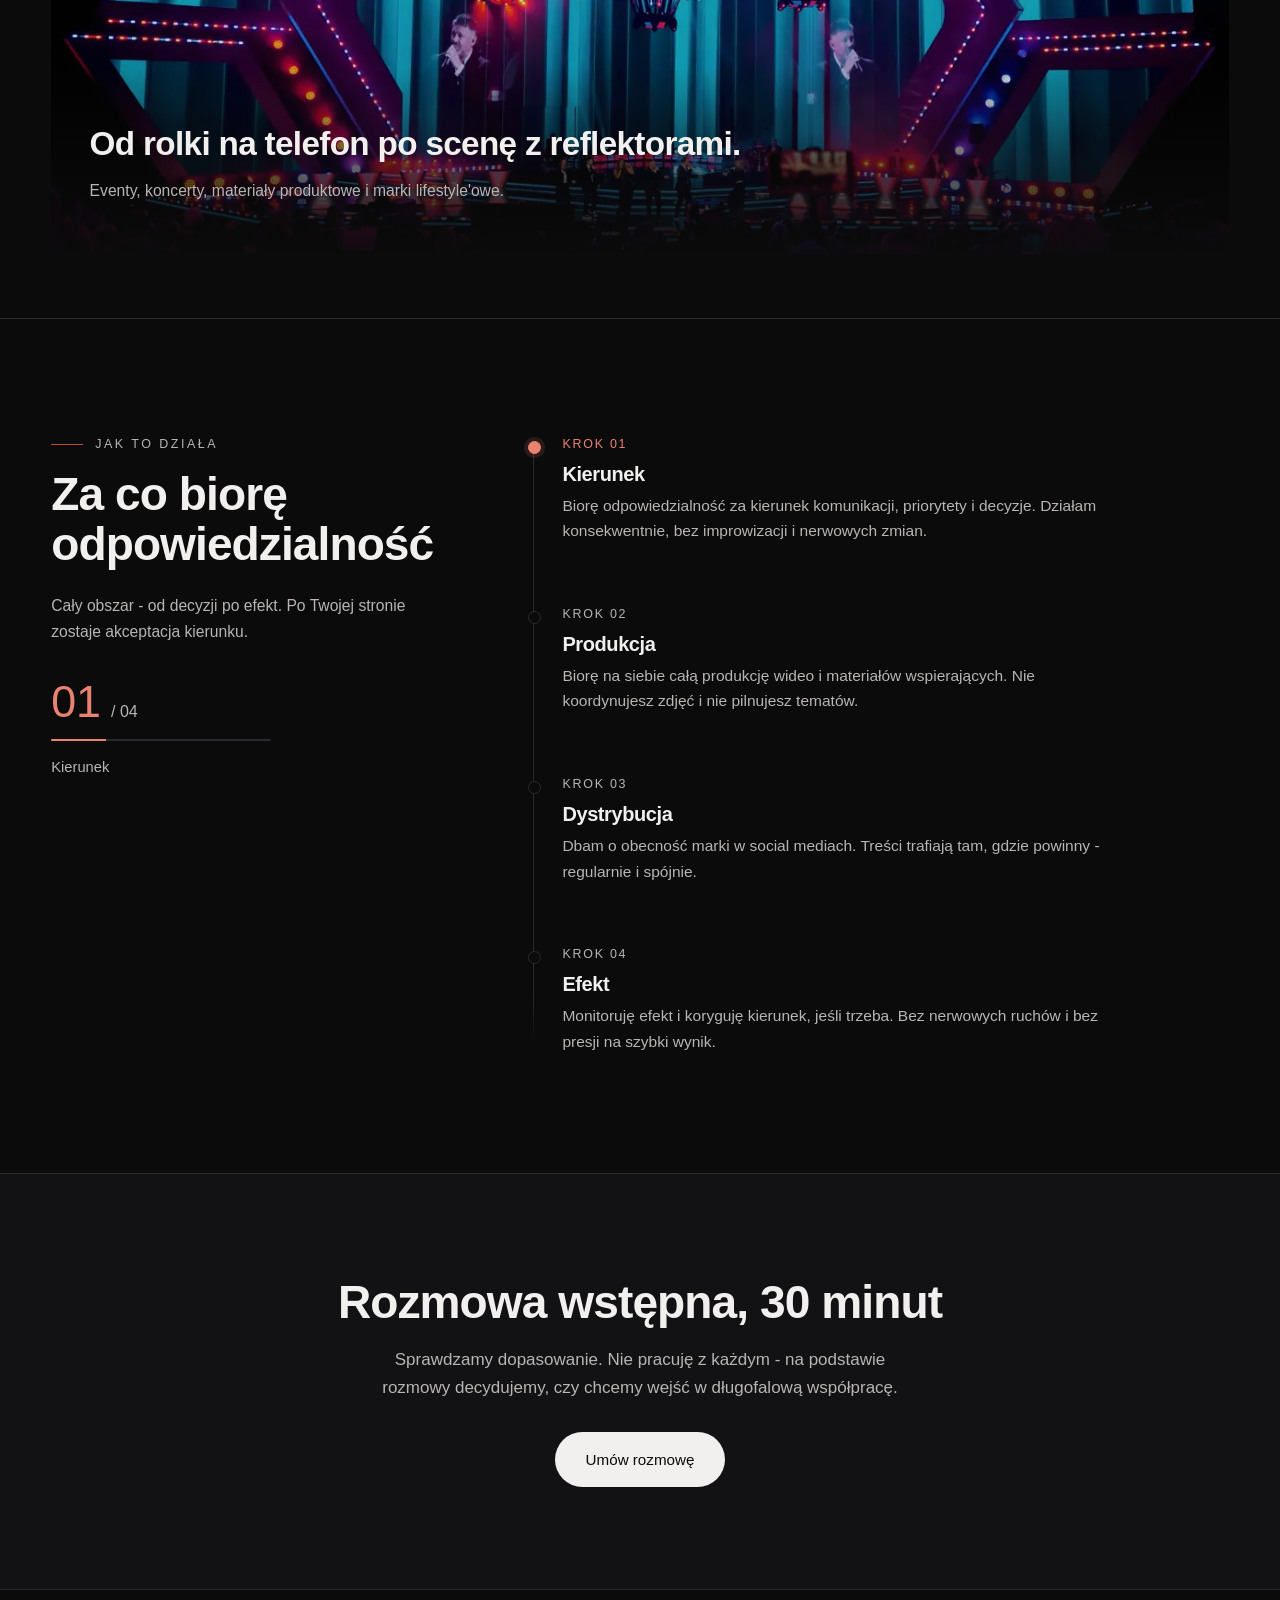
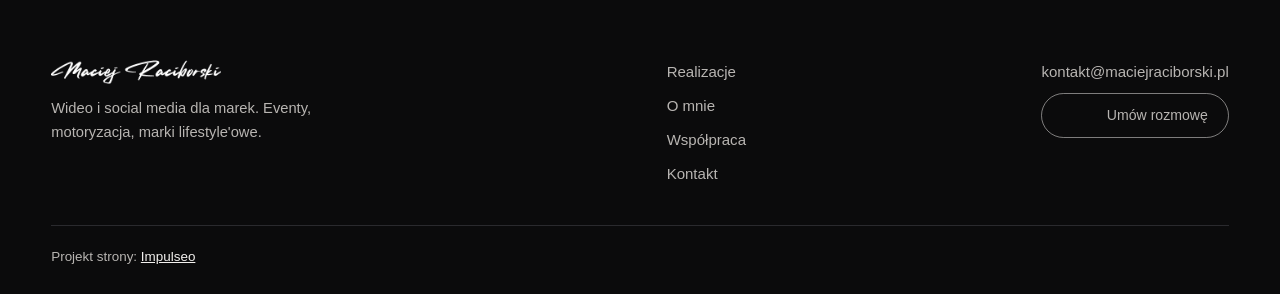
==== commit 788209d0: "Os procesu uproszczona - zwarty uklad zamiast rozciaganych krokow Uwaga K.: 'uprosc, wyglada chujowo" ====
--- a/index.html
+++ b/index.html
@@ -9,8 +9,8 @@
 <meta property="og:description" content="Produkcja wideo i prowadzenie social mediów dla marek. Realizacje dla eventów, motoryzacji i marek lifestyle'owych.">
 <meta property="og:image" content="media/aftermovie_poster.jpg">
 <meta property="og:type" content="website">
-<link rel="stylesheet" href="app.css?v=20">
-<link rel="stylesheet" href="wejscie.css?v=20">
+<link rel="stylesheet" href="app.css?v=24">
+<link rel="stylesheet" href="wejscie.css?v=24">
 <script type="application/ld+json">
 {
   "@context": "https://schema.org",
@@ -23,7 +23,7 @@
   "serviceType": ["Produkcja wideo", "Prowadzenie social mediów", "Materiały reklamowe"]
 }
 </script>
-<script src="wejscie.js?v=20"></script>
+<script src="wejscie.js?v=24"></script>
 </head>
 <body>
 
@@ -216,6 +216,6 @@
   </figure>
 </div>
 
-<script src="app.js?v=20"></script>
+<script src="app.js?v=24"></script>
 </body>
 </html>
--- a/app.css
+++ b/app.css
@@ -42,9 +42,10 @@
 .nav--przyklejona{background:rgba(11,11,12,.96); padding-top:12px; padding-bottom:12px; border-bottom:1px solid var(--linia)}
 .nav__logo img{width:150px;height:auto}
 .nav__links{display:flex; align-items:center; gap:clamp(14px,2.4vw,34px); font-size:.94rem}
-.nav__links a{text-decoration:none; opacity:.85; transition:opacity .2s}
+.nav__links a{text-decoration:none; opacity:.85; transition:opacity .25s ease}
 .nav__links a:hover{opacity:1}
-.nav__cta{border:1px solid rgba(242,240,238,.45); padding:9px 20px; border-radius:999px; opacity:1!important}
+.nav__cta{border:1px solid rgba(242,240,238,.45); padding:9px 20px; border-radius:999px; opacity:1!important;
+  transition:background-color .25s ease, color .25s ease, border-color .25s ease}
 .nav__cta:hover{background:var(--tekst); color:var(--tlo); border-color:var(--tekst)}
 
 /* ---------- HERO ---------- */
@@ -89,7 +90,8 @@
 
 .btn{
   display:inline-block; text-decoration:none; font-size:.95rem; font-weight:500;
-  padding:14px 30px; border-radius:999px; transition:all .25s ease; border:1px solid transparent; cursor:pointer;
+  padding:14px 30px; border-radius:999px; border:1px solid transparent; cursor:pointer;
+  transition:background-color .25s ease, color .25s ease, border-color .25s ease;
 }
 .btn--pelny{background:var(--tekst); color:var(--tlo)}
 .btn--pelny:hover{background:var(--akcent); color:#fff}
@@ -218,7 +220,7 @@
 .stopka__logo{width:170px;height:auto}
 .stopka__opis{color:var(--tekst-cichy); font-size:.92rem; margin:12px 0 0}
 .stopka__kontakt{display:grid; gap:8px; font-size:.94rem; text-align:right}
-.stopka__kontakt a{text-decoration:none; color:var(--tekst-cichy); transition:color .2s}
+.stopka__kontakt a{text-decoration:none; color:var(--tekst-cichy); transition:color .25s ease}
 .stopka__kontakt a:hover{color:var(--tekst)}
 .stopka__social{display:flex; gap:16px; justify-content:flex-end; margin-top:6px}
 .stopka__podpis{
@@ -293,6 +295,7 @@
   .pasek-mob a{
     background:var(--tlo); text-align:center; padding:15px 8px; text-decoration:none;
     font-size:.95rem; font-weight:500;
+    transition:background-color .25s ease, color .25s ease, border-color .25s ease;
   }
   .pasek-mob--akcent{background:var(--akcent); color:#fff}
   body{padding-bottom:56px}
@@ -332,13 +335,16 @@
   display:flex; flex-direction:column; gap:clamp(26px,4vw,44px);
 }
 .proces__lista::before{
-  content:""; position:absolute; left:5px; top:8px; bottom:8px; width:1px; background:var(--linia);
+  content:""; position:absolute; left:5px; top:14px; bottom:14px; width:1px;
+  background:linear-gradient(to bottom,var(--linia) 0%,var(--linia) 92%,transparent 100%);
 }
 .proces__lista > li{position:relative; padding-bottom:4px}
 .proces__lista > li::before{
-  content:""; position:absolute; left:-34px; top:9px; width:11px; height:11px; border-radius:50%;
-  background:var(--tlo); border:1.5px solid var(--linia); transition:border-color .4s ease, background .4s ease;
-}
+  content:""; position:absolute; left:-34px; top:7px; width:11px; height:11px; border-radius:50%;
+  background:var(--tlo); border:1.5px solid var(--linia);
+  transition:border-color .4s ease, background .4s ease, box-shadow .4s ease;
+}
+.os-on .proces__lista > li.os-teraz::before{box-shadow:0 0 0 4px rgba(232,131,111,.14)}
 .proces__lista > li h3{margin:0 0 8px}
 .proces__lista > li p{color:var(--tekst-cichy); font-size:.97rem; margin:0; max-width:min(100%,560px)}
 .proces__nr{
@@ -354,20 +360,12 @@
 .os-on .proces__lista > li.os-bylo::before{border-color:#e8836f}
 .os-on .proces__lista > li.os-teraz .proces__nr{color:#e8836f}
 
-/* DROGA PRZEWIJANIA NA KROK (uwaga K. 13.08: „to może być dłuższe, a nie takie szybkie").
-   Ta sama lekcja co w silniku dem 09.08: NIE spowalniamy animacji - podświetlenie musi
-   trzymać się palca, inaczej strona sprawia wrażenie zacinającej się. Zamiast tego każdy
-   krok dostaje własny kawałek ekranu do przewinięcia, więc oś czyta się krok po kroku.
-   Tylko duży ekran - na telefonie sticky-kolumny i tak nie ma, a rozciąganie zamieniłoby
-   sekcję w tunel. */
+/* ODSTĘPY NA OSI (poprawka po uwadze K. 13.08: „wygląda chujowo, uprość").
+   Pierwsza próba dała krokom po 38vh wysokości - przewijanie faktycznie zwolniło, ale
+   między krokami zrobiły się puste dziury i sekcja wyglądała na niedokończoną. Wniosek:
+   drogę przewijania wydłużamy ODSTĘPEM, nie rozciąganiem kroków. Treść zostaje zwarta. */
 @media (min-width:901px){
-  .proces__lista{gap:0}
-  .proces__lista > li{
-    min-height:38vh; display:flex; flex-direction:column; justify-content:center;
-    padding-block:2vh;
-  }
-  .proces__lista > li::before{top:calc(50% - 5px)}   /* kropka na wysokości treści kroku */
-  .proces__in{padding-bottom:clamp(90px,12vw,160px)}
+  .proces__lista{gap:clamp(38px,4.4vw,62px)}
 }
 
 @media (max-width:900px){
@@ -482,7 +480,7 @@
 .btn--maly{padding:10px 20px; font-size:.88rem}
 .stopka__marka{max-width:320px}
 .stopka__menu{display:grid; gap:9px; font-size:.94rem}
-.stopka__menu a{text-decoration:none; color:var(--tekst-cichy); transition:color .2s}
+.stopka__menu a{text-decoration:none; color:var(--tekst-cichy); transition:color .25s ease}
 .stopka__menu a:hover{color:var(--tekst)}
 .nav__burger{display:none}
 [aria-current="page"]{opacity:1; color:#e8836f}
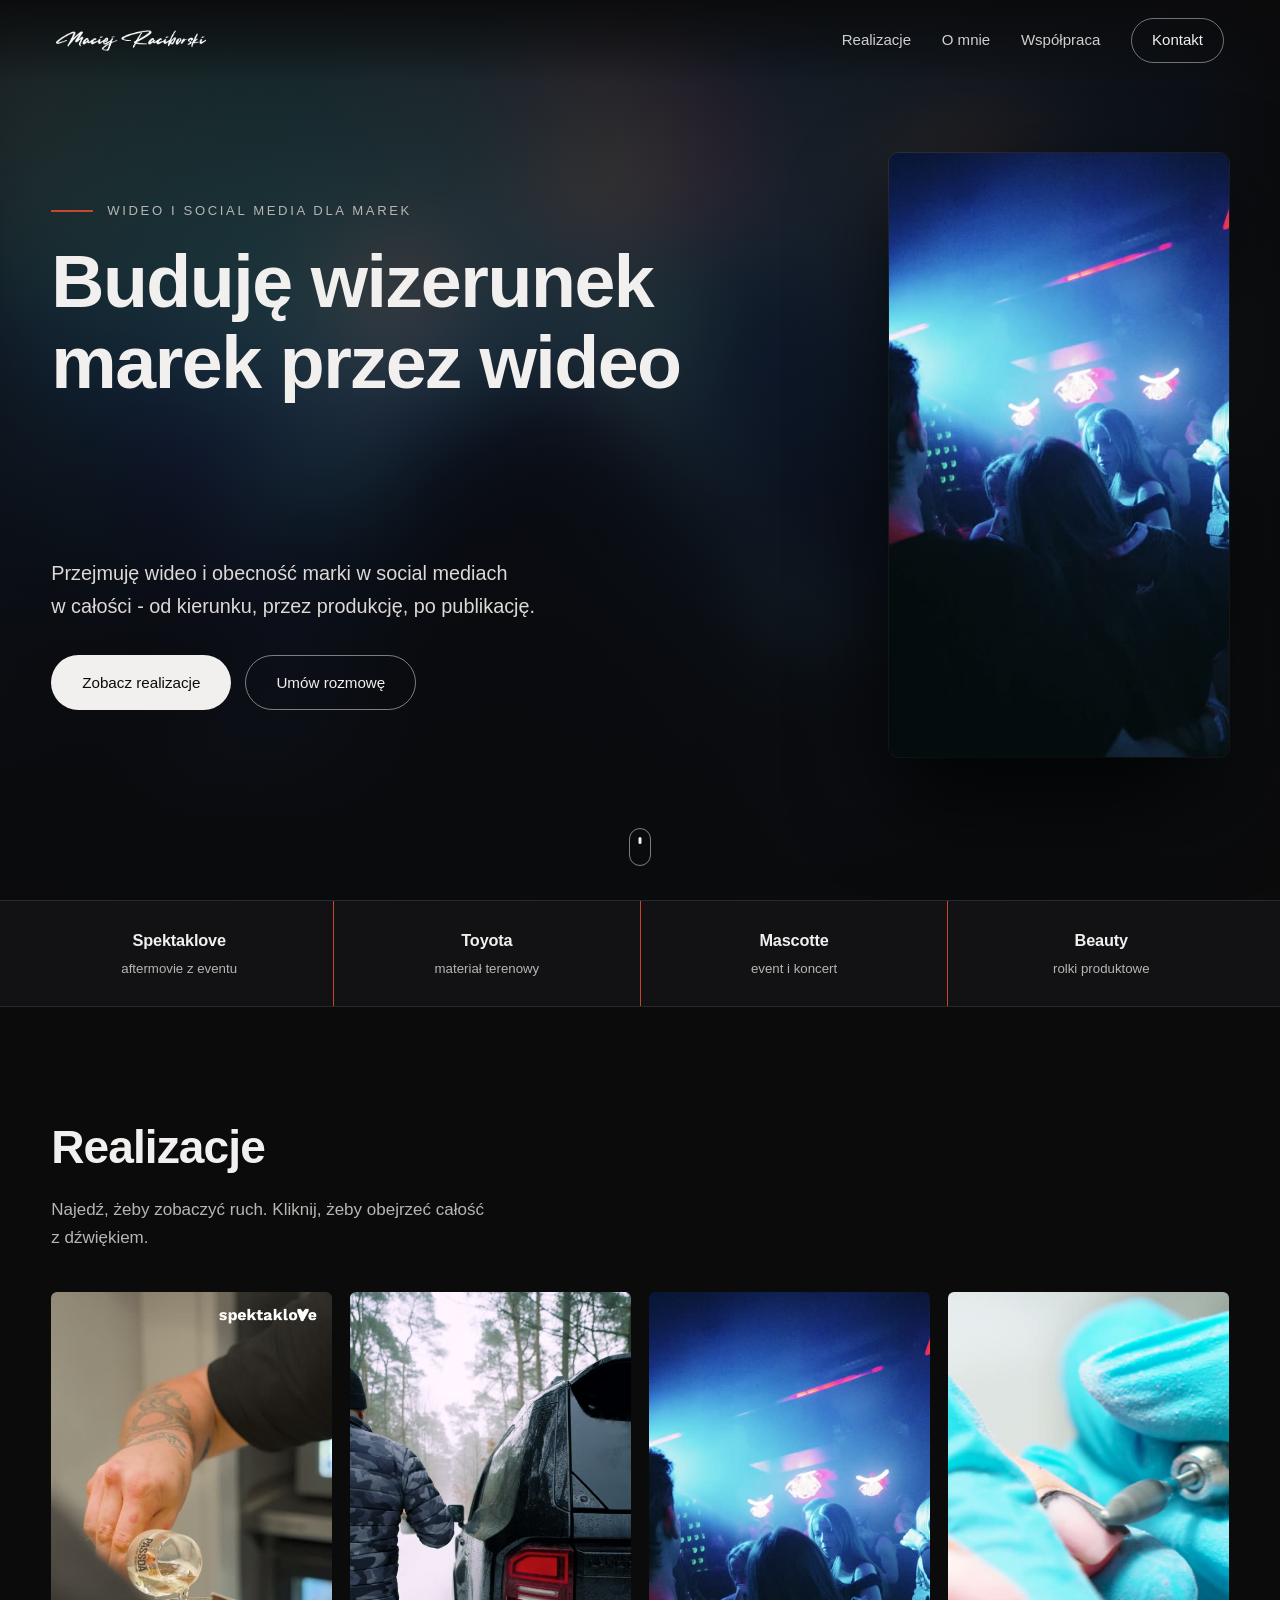
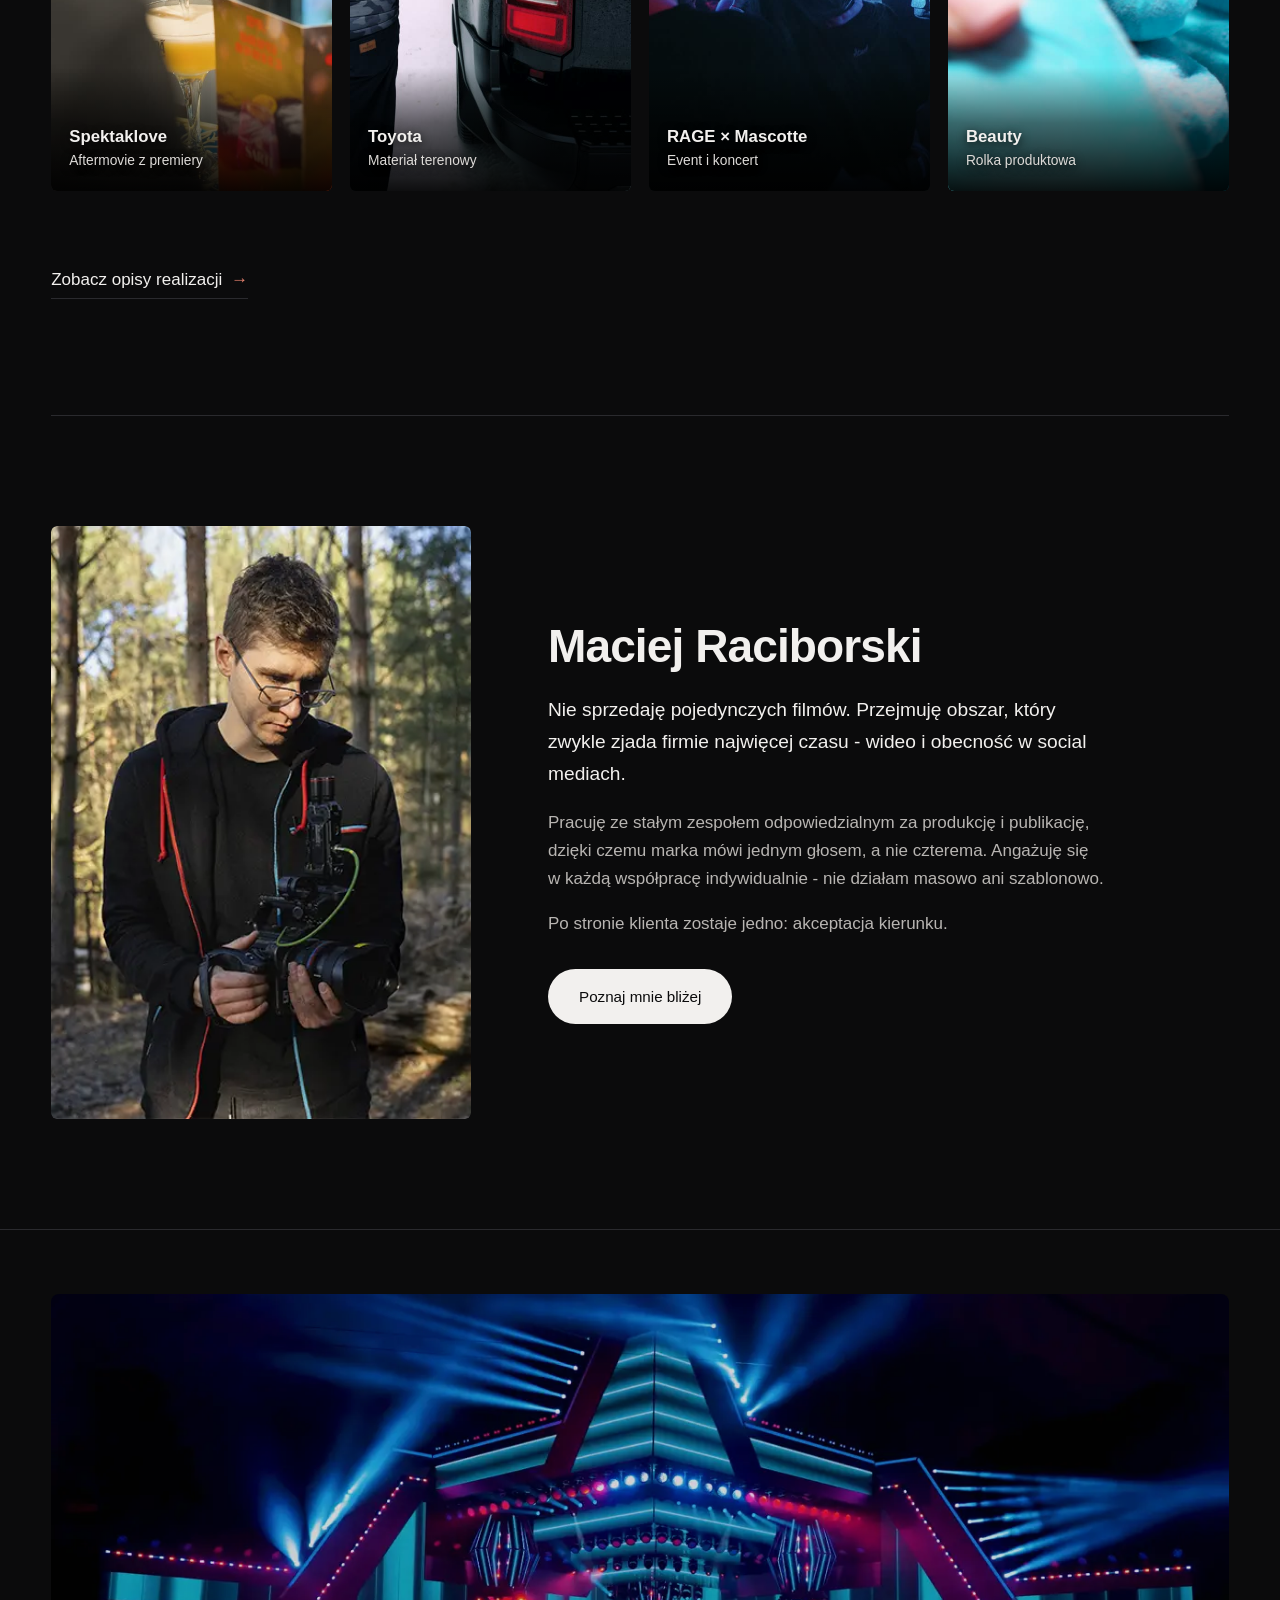
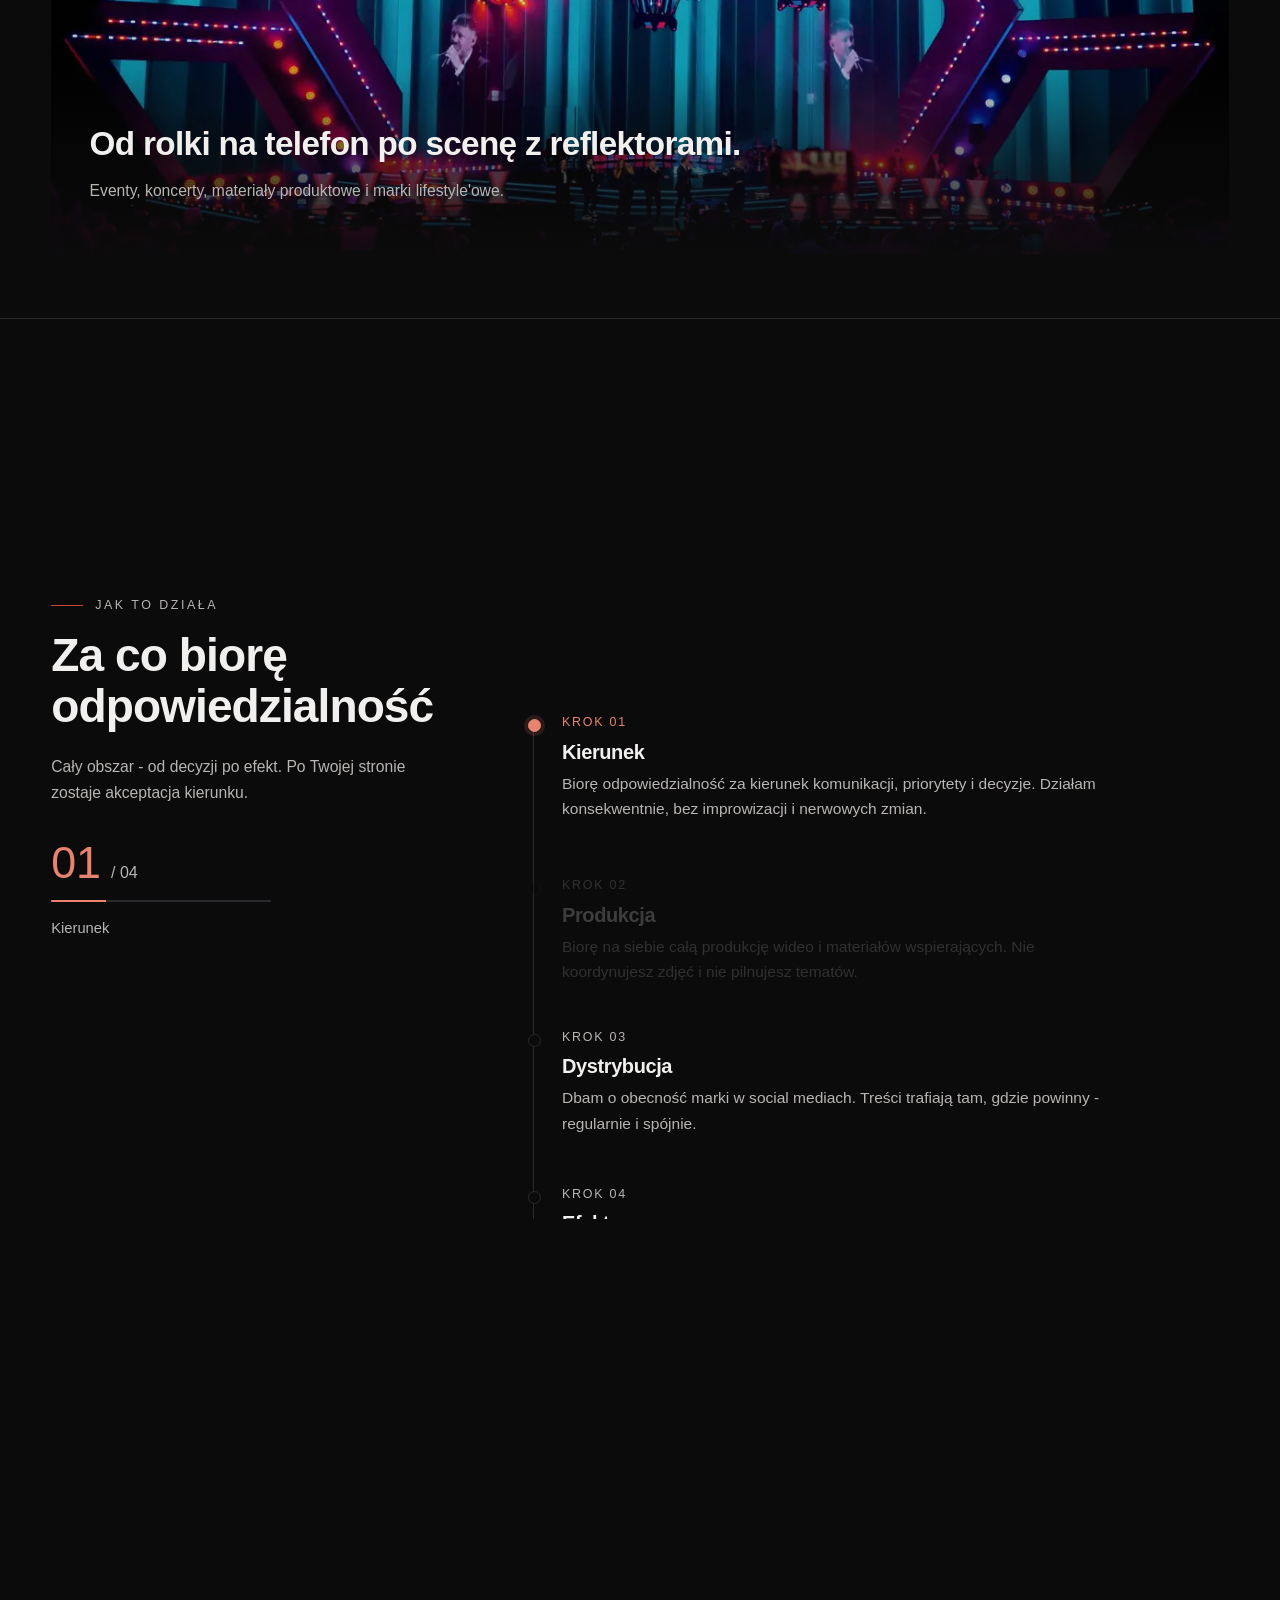
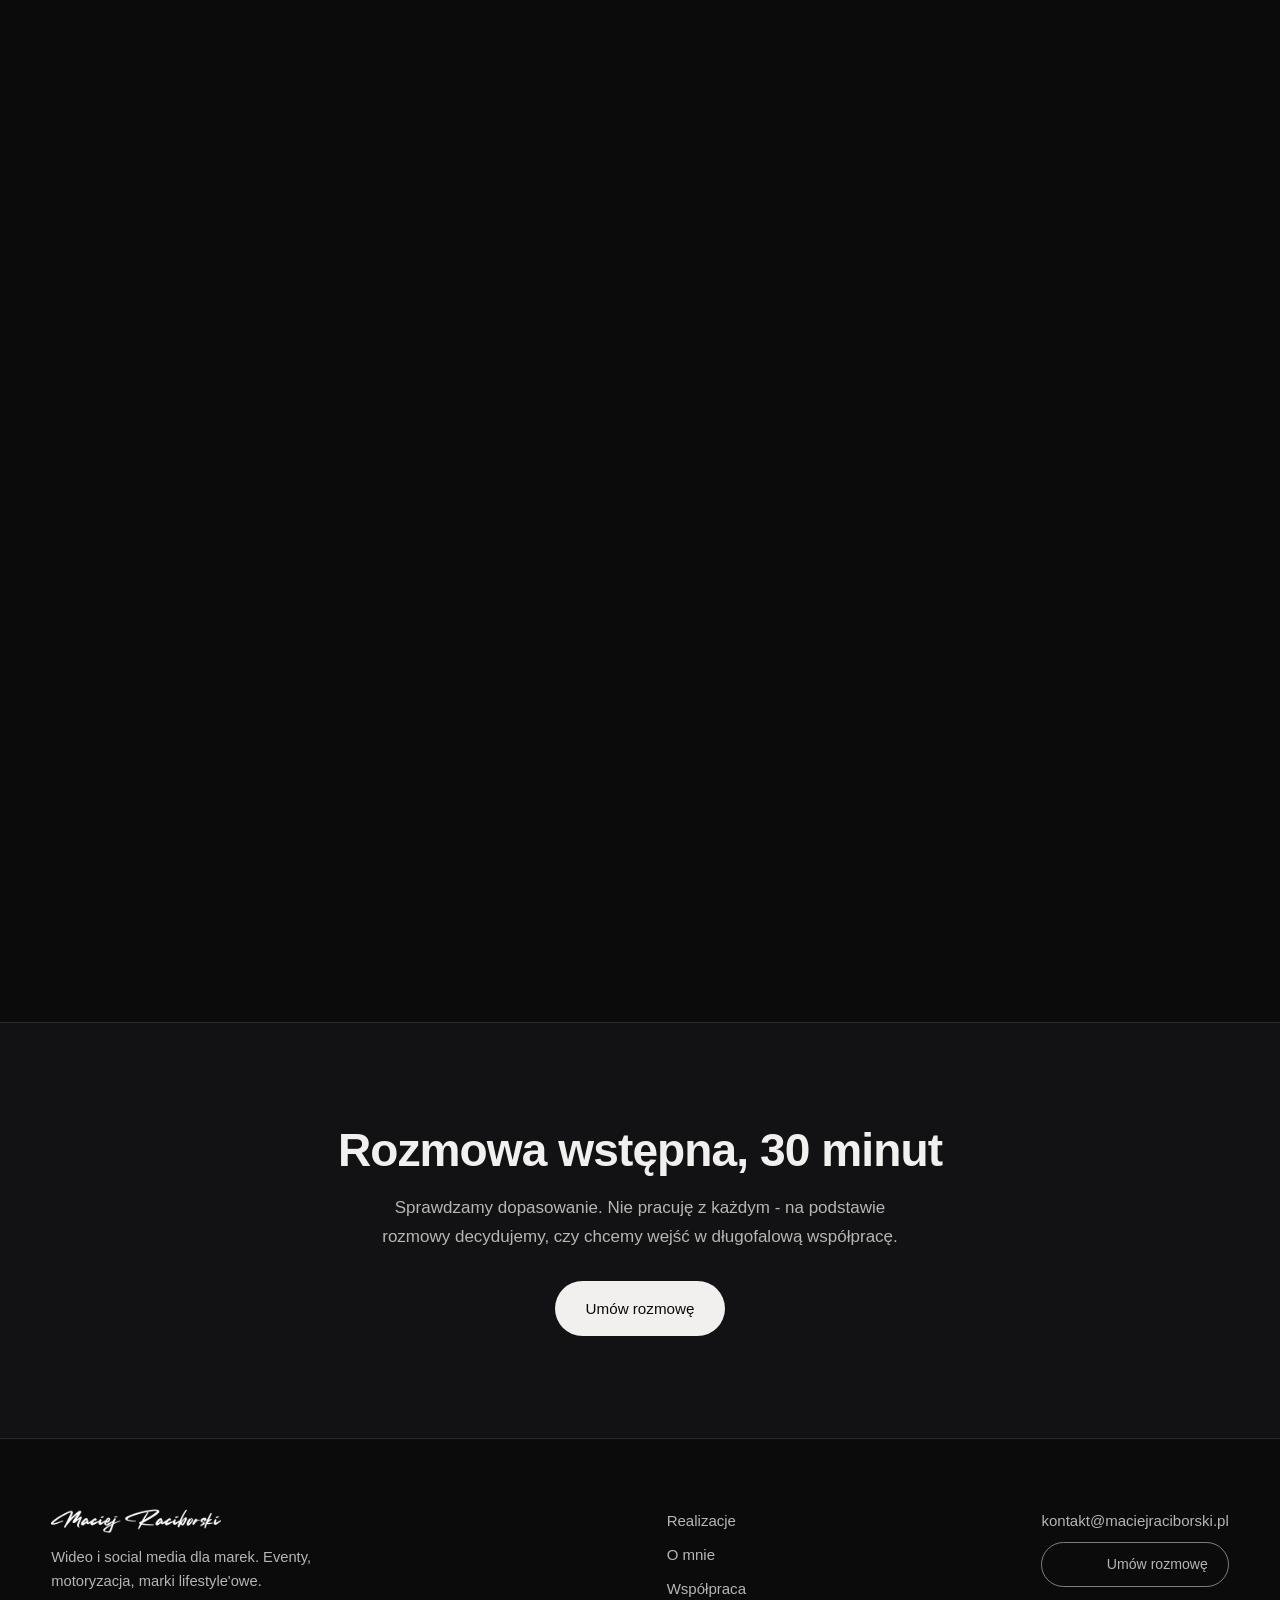
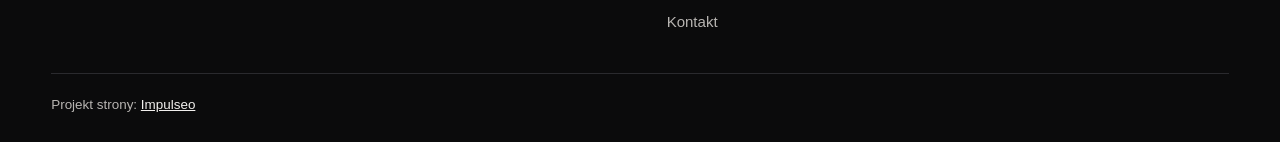
==== commit 4024b564: "Sekcja procesu przyklejona - strona prowadzi przez caly proces Prosba K.: 'zeby plynnie szlo az do z" ====
--- a/index.html
+++ b/index.html
@@ -9,8 +9,8 @@
 <meta property="og:description" content="Produkcja wideo i prowadzenie social mediów dla marek. Realizacje dla eventów, motoryzacji i marek lifestyle'owych.">
 <meta property="og:image" content="media/aftermovie_poster.jpg">
 <meta property="og:type" content="website">
-<link rel="stylesheet" href="app.css?v=24">
-<link rel="stylesheet" href="wejscie.css?v=24">
+<link rel="stylesheet" href="app.css?v=27">
+<link rel="stylesheet" href="wejscie.css?v=27">
 <script type="application/ld+json">
 {
   "@context": "https://schema.org",
@@ -23,7 +23,7 @@
   "serviceType": ["Produkcja wideo", "Prowadzenie social mediów", "Materiały reklamowe"]
 }
 </script>
-<script src="wejscie.js?v=24"></script>
+<script src="wejscie.js?v=27"></script>
 </head>
 <body>
 
@@ -134,6 +134,7 @@
 
   <!-- OŚ PROCESU -->
   <section class="proces proces-os os-mech" id="zakres">
+   <div class="proces__pin">
     <div class="proces__in">
       <div class="proces__bok">
         <p class="proces__nad">Jak to działa</p>
@@ -169,6 +170,7 @@
         </li>
       </ol>
     </div>
+   </div>
   </section>
 
   <!-- CTA -->
@@ -216,6 +218,6 @@
   </figure>
 </div>
 
-<script src="app.js?v=24"></script>
+<script src="app.js?v=27"></script>
 </body>
 </html>
--- a/app.css
+++ b/app.css
@@ -42,7 +42,7 @@
 .nav--przyklejona{background:rgba(11,11,12,.96); padding-top:12px; padding-bottom:12px; border-bottom:1px solid var(--linia)}
 .nav__logo img{width:150px;height:auto}
 .nav__links{display:flex; align-items:center; gap:clamp(14px,2.4vw,34px); font-size:.94rem}
-.nav__links a{text-decoration:none; opacity:.85; transition:opacity .25s ease}
+.nav__links a{text-decoration:none; opacity:.85; transition:background-color .25s ease, color .25s ease, border-color .25s ease, opacity .25s ease}
 .nav__links a:hover{opacity:1}
 .nav__cta{border:1px solid rgba(242,240,238,.45); padding:9px 20px; border-radius:999px; opacity:1!important;
   transition:background-color .25s ease, color .25s ease, border-color .25s ease}
@@ -220,7 +220,7 @@
 .stopka__logo{width:170px;height:auto}
 .stopka__opis{color:var(--tekst-cichy); font-size:.92rem; margin:12px 0 0}
 .stopka__kontakt{display:grid; gap:8px; font-size:.94rem; text-align:right}
-.stopka__kontakt a{text-decoration:none; color:var(--tekst-cichy); transition:color .25s ease}
+.stopka__kontakt a{text-decoration:none; color:var(--tekst-cichy); transition:background-color .25s ease, color .25s ease, border-color .25s ease}
 .stopka__kontakt a:hover{color:var(--tekst)}
 .stopka__social{display:flex; gap:16px; justify-content:flex-end; margin-top:6px}
 .stopka__podpis{
@@ -360,12 +360,54 @@
 .os-on .proces__lista > li.os-bylo::before{border-color:#e8836f}
 .os-on .proces__lista > li.os-teraz .proces__nr{color:#e8836f}
 
-/* ODSTĘPY NA OSI (poprawka po uwadze K. 13.08: „wygląda chujowo, uprość").
-   Pierwsza próba dała krokom po 38vh wysokości - przewijanie faktycznie zwolniło, ale
-   między krokami zrobiły się puste dziury i sekcja wyglądała na niedokończoną. Wniosek:
-   drogę przewijania wydłużamy ODSTĘPEM, nie rozciąganiem kroków. Treść zostaje zwarta. */
+/* ═══════════════════════════════════════════════════════════════════════════
+   SEKCJA PRZYKLEJANA (uwaga K. 13.08: „żeby płynnie szło aż do zakończenia całego
+   procesu, a lewa część nie była statyczna").
+
+   Sekcja jest wyższa od ekranu, a jej wnętrze przykleja się na czas przewijania:
+   strona zatrzymuje się, przeprowadza przez wszystkie kroki i dopiero puszcza dalej.
+   Droga liczona jest z liczby kroków (--kroki), więc /wspolpraca/ z pięcioma krokami
+   dostaje proporcjonalnie więcej miejsca, ale nie jest to tunel jak w silniku dem.
+
+   BEZPIECZNIK: przyklejanie i przygaszanie włącza WYŁĄCZNIE skrypt (klasa .pin-on
+   na <html>). Bez JS sekcja jest zwykłą listą - wszystko widoczne, nic nie znika.
+   ═══════════════════════════════════════════════════════════════════════════ */
 @media (min-width:901px){
-  .proces__lista{gap:clamp(38px,4.4vw,62px)}
+  .proces__lista{gap:clamp(30px,3.4vw,48px)}
+
+  .pin-on .proces{
+    /* 100vh na sam ekran + po ~52vh drogi na każdy kolejny krok */
+    height:calc(100vh + (var(--kroki,4) - 1) * 52vh);
+  }
+  .pin-on .proces__pin{
+    position:sticky; top:0; height:100vh; display:flex; align-items:center;
+    overflow:hidden;
+  }
+  .pin-on .proces__in{padding-block:0; width:min(92%,var(--max)); align-items:center}
+  .pin-on .proces__bok{position:static}
+
+  /* kroki jadą pionowo tak, żeby aktywny stał w tym samym miejscu ekranu */
+  .pin-on .proces__lista{
+    transition:transform .62s cubic-bezier(.22,.61,.36,1);
+    will-change:transform;
+  }
+  .pin-on .proces__lista > li{
+    transition:opacity .45s ease, filter .45s ease;
+    opacity:.22; filter:blur(.4px);
+  }
+  .pin-on .proces__lista > li.os-teraz{opacity:1; filter:none}
+  .pin-on .proces__lista > li.os-bylo{opacity:.4; filter:none}
+
+  /* lewa kolumna: numer i nazwa kroku przechodzą, nie przeskakują */
+  .proces__teraz,.proces__krok{display:inline-block}
+  .proces__teraz{
+    transition:transform .42s cubic-bezier(.22,.61,.36,1), opacity .28s ease;
+  }
+  .proces__krok{
+    transition:transform .42s cubic-bezier(.22,.61,.36,1), opacity .28s ease;
+  }
+  .zmiana .proces__teraz,.zmiana .proces__krok{opacity:0; transform:translateY(-12px)}
+  .proces__pasek > i{transition:width .12s linear}   /* pasek płynie z przewijaniem */
 }
 
 @media (max-width:900px){
@@ -471,7 +513,8 @@
 /* drobne */
 .link-strzalka{
   display:inline-flex; align-items:center; gap:9px; text-decoration:none; color:var(--tekst);
-  border-bottom:1px solid var(--linia); padding-bottom:4px; transition:border-color .25s, gap .25s;
+  border-bottom:1px solid var(--linia); padding-bottom:4px;
+  transition:background-color .25s ease, color .25s ease, border-color .25s ease;
 }
 .link-strzalka::after{content:"→"; color:#e8836f; transition:transform .25s}
 .link-strzalka:hover{border-color:#e8836f}
@@ -480,7 +523,7 @@
 .btn--maly{padding:10px 20px; font-size:.88rem}
 .stopka__marka{max-width:320px}
 .stopka__menu{display:grid; gap:9px; font-size:.94rem}
-.stopka__menu a{text-decoration:none; color:var(--tekst-cichy); transition:color .25s ease}
+.stopka__menu a{text-decoration:none; color:var(--tekst-cichy); transition:background-color .25s ease, color .25s ease, border-color .25s ease}
 .stopka__menu a:hover{color:var(--tekst)}
 .nav__burger{display:none}
 [aria-current="page"]{opacity:1; color:#e8836f}
@@ -540,8 +583,10 @@
   .stopka__in{gap:26px}
   .stopka__marka{max-width:none}
 }
-/* nic nie ma prawa wystawać poza ekran */
-html,body{overflow-x:hidden; max-width:100%}
+/* Nic nie ma prawa wystawać poza ekran. ⚠️ `overflow-x:hidden` tworzy kontekst
+   przewijania i CICHO ZABIJA position:sticky (zmierzone 13.08: sekcja procesu
+   przestała się przyklejać). `clip` obcina tak samo, ale sticky zostaje żywy. */
+html,body{overflow-x:clip; max-width:100%}
 img,video,iframe{height:auto}
 
 /* pas kadrów pod nagłówkiem podstrony (reguła: zaraz po hero obraz, nie ściana tekstu) */
